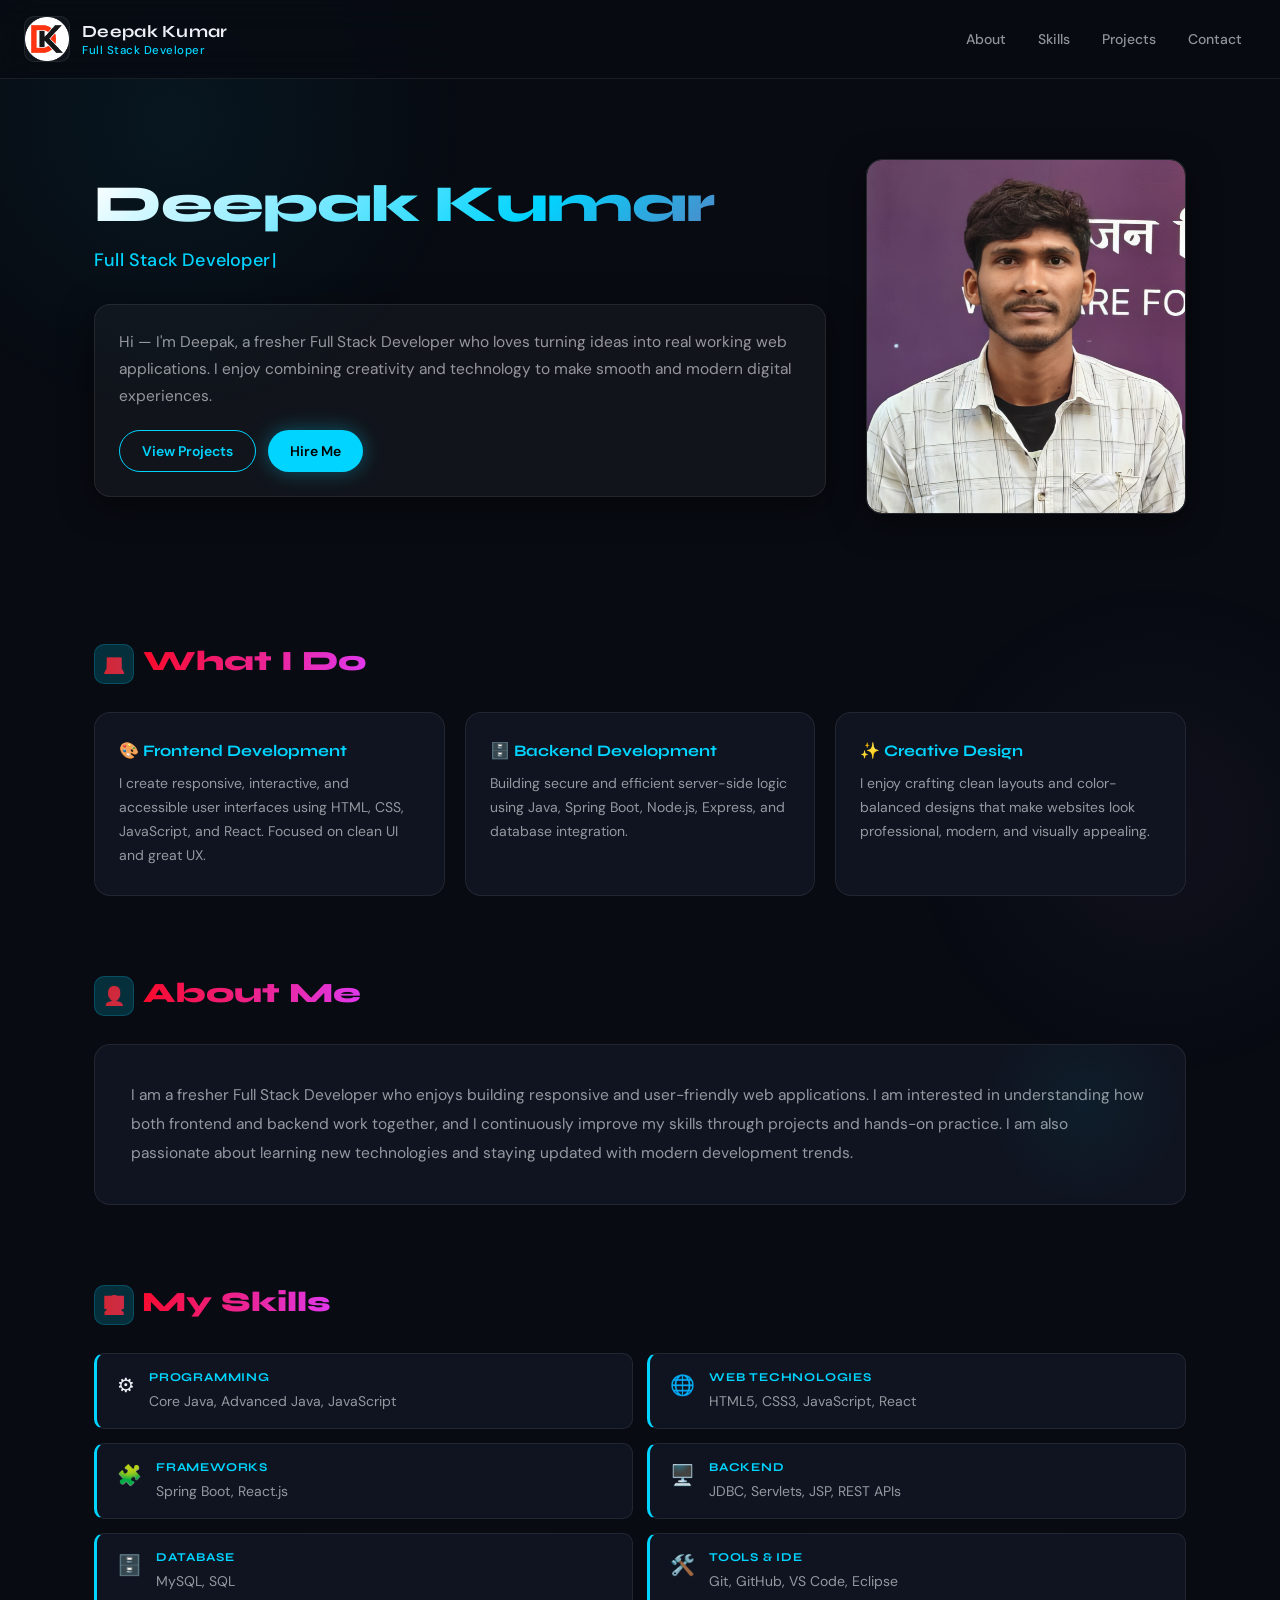
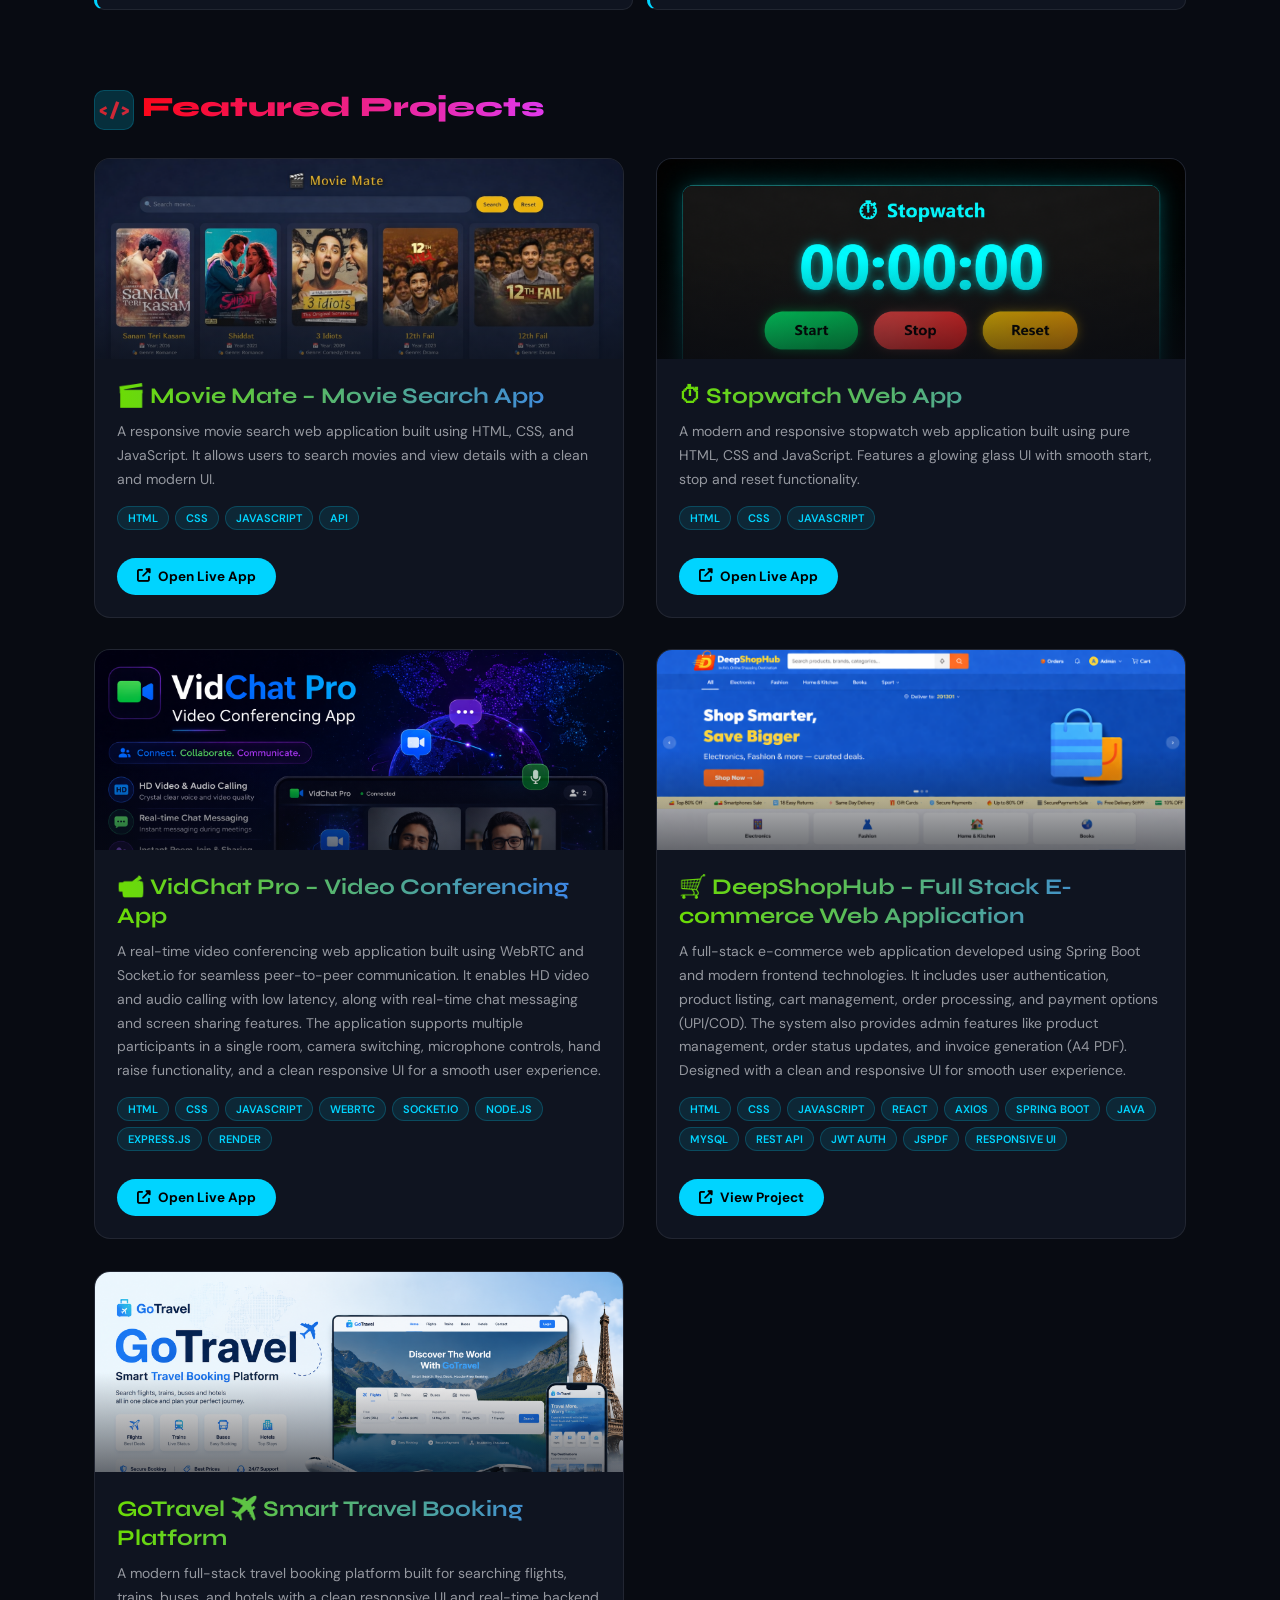
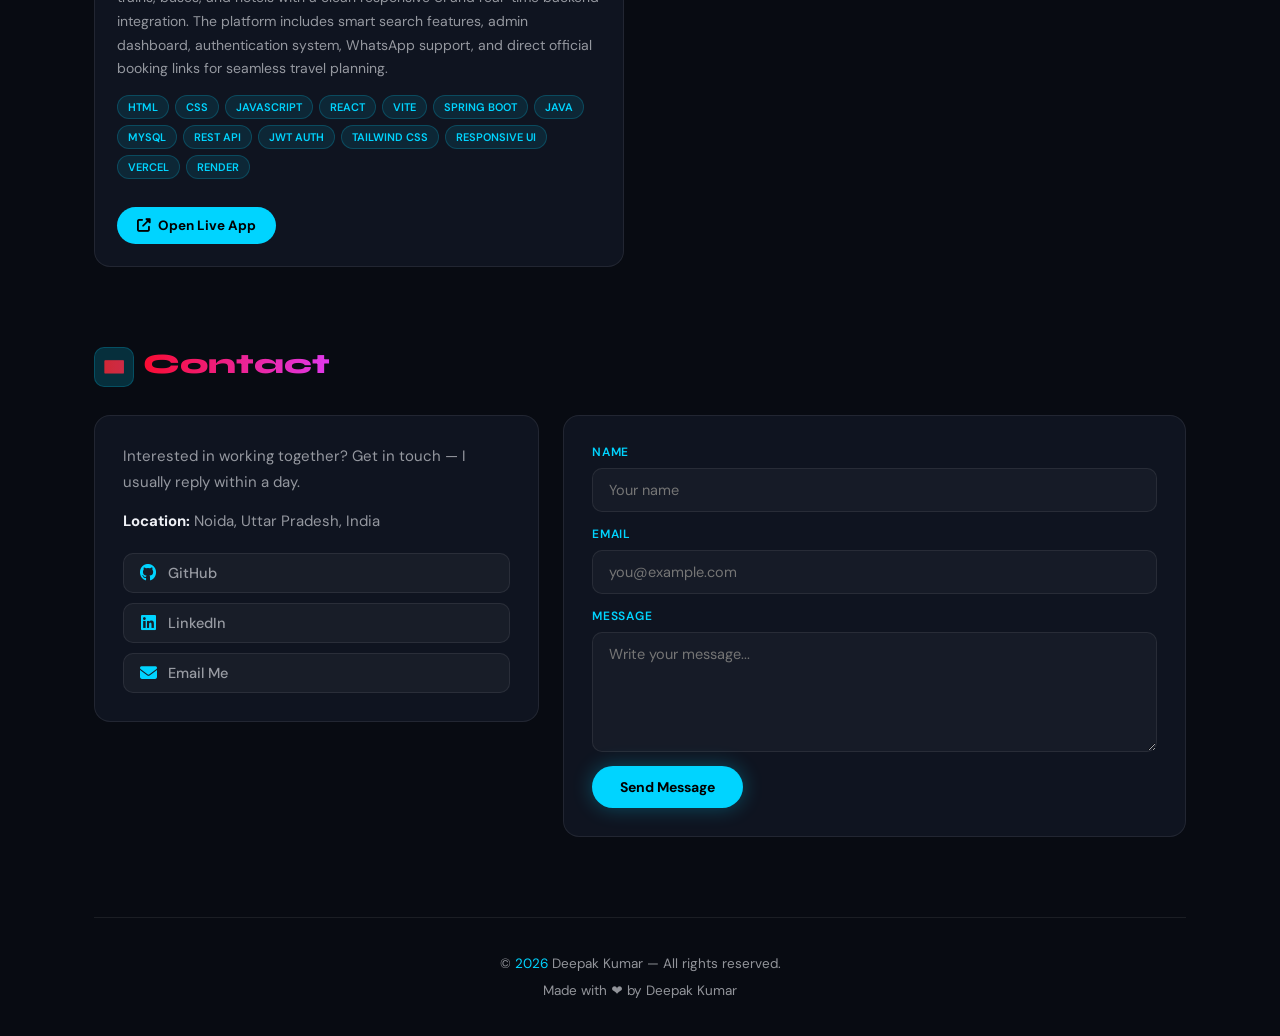
==== index.html @ 07f92b90 "Added GoTravel project to portfolio" ====
<!doctype html>
<html lang="en">
  <head>
    <meta charset="utf-8" />
    <meta name="viewport" content="width=device-width, initial-scale=1.0" />
    <title>Deepak Kumar – Portfolio | Java Full Stack Developer</title>
    <meta name="author" content="Deepak Kumar" />
    <meta
      name="keywords"
      content="Deepak Kumar Portfolio, Java Full Stack Developer, Deepak Kumar GitHub, Stopwatch Web App, Movie Mate Website"
    />
    <meta
      name="description"
      content="Official portfolio of Deepak Kumar, Java Full Stack Developer. Explore projects, skills, resume and contact details."
    />

    <script type="application/ld+json">
      {
        "@context": "https://schema.org",
        "@type": "Person",
        "name": "Deepak Kumar",
        "alternateName": "Deepak Kumar Portfolio",
        "url": "https://deepakbharti76.github.io/portfolio-website/",
        "image": "https://deepakbharti76.github.io/portfolio-website/Assets/Profile.jpg.jpeg",
        "jobTitle": "Java Full Stack Developer",
        "sameAs": [
          "https://github.com/Deepakbharti76",
          "https://www.linkedin.com/in/deepak-kumar76"
        ]
      }
    </script>

    <meta property="og:type" content="profile" />
    <meta
      property="og:title"
      content="Deepak Kumar – Portfolio | Java Full Stack Developer"
    />
    <meta
      property="og:image"
      content="https://deepakbharti76.github.io/portfolio-website/Assets/Profile.jpg.jpeg"
    />

    <link rel="stylesheet" href="style.css" />
    <link
      rel="stylesheet"
      href="https://cdnjs.cloudflare.com/ajax/libs/font-awesome/6.5.0/css/all.min.css"
    />
  </head>
  <body>
    <!-- Loader -->
    <div id="loader">
      <h1 class="loader-text">Deepak</h1>
      <div class="line"></div>
      <p>LOADING PORTFOLIO</p>
    </div>

    <!-- Header -->
    <header>
      <div class="brand">
        <div class="logo">
          <img src="./Assets/DK Logo.png" alt="DK Logo" />
        </div>
        <div>
          <div class="brand-name">Deepak Kumar</div>
          <div class="brand-role">Full Stack Developer</div>
        </div>
      </div>

      <nav>
        <a href="#about">About</a>
        <a href="#skills">Skills</a>
        <a href="#projects">Projects</a>
        <a href="#contact">Contact</a>
      </nav>
    </header>

    <div class="wrap">
      <!-- Hero -->
      <main class="hero">
        <div class="hero-left">
          <h1 class="name">Deepak Kumar</h1>
          <p class="typing" id="typing"></p>

          <div class="lead">
            <p>
              Hi — I'm Deepak, a fresher Full Stack Developer who loves turning
              ideas into real working web applications. I enjoy combining
              creativity and technology to make smooth and modern digital
              experiences.
            </p>
            <div class="cta">
              <a class="secondary" href="#projects">View Projects</a>
              <a class="primary" href="#contact">Hire Me</a>
            </div>
          </div>
        </div>

        <aside class="hero-right fade-in">
          <div class="thumb-card">
            <img
              src="./Assets/Depak profile.jpg.jpeg"
              alt="Deepak Kumar Profile"
            />
          </div>
        </aside>
      </main>

      <!-- What I Do -->
      <section id="services" class="fade-in">
        <h2 class="section-title"><span class="icon">💻</span> What I Do</h2>
        <div class="services">
          <div class="service-card">
            <h3>🎨 Frontend Development</h3>
            <p>
              I create responsive, interactive, and accessible user interfaces
              using HTML, CSS, JavaScript, and React. Focused on clean UI and
              great UX.
            </p>
          </div>
          <div class="service-card">
            <h3>🗄️ Backend Development</h3>
            <p>
              Building secure and efficient server-side logic using Java, Spring
              Boot, Node.js, Express, and database integration.
            </p>
          </div>
          <div class="service-card">
            <h3>✨ Creative Design</h3>
            <p>
              I enjoy crafting clean layouts and color-balanced designs that
              make websites look professional, modern, and visually appealing.
            </p>
          </div>
        </div>
      </section>

      <!-- About -->
      <section id="about" class="fade-in">
        <h2 class="section-title"><span class="icon">👤</span> About Me</h2>
        <div class="about-section">
          <p class="about-text">
            I am a fresher Full Stack Developer who enjoys building responsive
            and user-friendly web applications. I am interested in understanding
            how both frontend and backend work together, and I continuously
            improve my skills through projects and hands-on practice. I am also
            passionate about learning new technologies and staying updated with
            modern development trends.
          </p>
        </div>
      </section>

      <!-- Skills -->
      <section id="skills">
        <h2 class="skills-title">
          <span class="skills-icon">👨‍💻</span>My Skills
        </h2>
        <div class="skills-grid">
          <div class="skill-block">
            <div class="skill-block-icon">⚙️</div>
            <div>
              <h4>Programming</h4>
              <p>Core Java, Advanced Java, JavaScript</p>
            </div>
          </div>
          <div class="skill-block">
            <div class="skill-block-icon">🌐</div>
            <div>
              <h4>Web Technologies</h4>
              <p>HTML5, CSS3, JavaScript, React</p>
            </div>
          </div>
          <div class="skill-block">
            <div class="skill-block-icon">🧩</div>
            <div>
              <h4>Frameworks</h4>
              <p>Spring Boot, React.js</p>
            </div>
          </div>
          <div class="skill-block">
            <div class="skill-block-icon">🖥️</div>
            <div>
              <h4>Backend</h4>
              <p>JDBC, Servlets, JSP, REST APIs</p>
            </div>
          </div>
          <div class="skill-block">
            <div class="skill-block-icon">🗄️</div>
            <div>
              <h4>Database</h4>
              <p>MySQL, SQL</p>
            </div>
          </div>
          <div class="skill-block">
            <div class="skill-block-icon">🛠️</div>
            <div>
              <h4>Tools & IDE</h4>
              <p>Git, GitHub, VS Code, Eclipse</p>
            </div>
          </div>
        </div>
      </section>

      <!-- Project 1 -->
      <section id="projects" class="fade-in">
        <h2 class="projects-title">
          <span class="code-icon">&lt;/&gt;</span>Featured Projects
        </h2>
        <div class="grid">
          <div class="project">
            <div class="project-img-wrap">
              <img src="./Assets/Movie mate.jpg.png" alt="Movie Mate Web App" />
              <div class="project-img-overlay"></div>
            </div>
            <div class="project-body">
              <h3>🎬 Movie Mate – Movie Search App</h3>
              <p>
                A responsive movie search web application built using HTML, CSS,
                and JavaScript. It allows users to search movies and view
                details with a clean and modern UI.
              </p>
              <div class="project-tags">
                <span class="project-tag">HTML</span>
                <span class="project-tag">CSS</span>
                <span class="project-tag">JavaScript</span>
                <span class="project-tag">API</span>
              </div>
              <a
                href="https://deepakbharti76.github.io/Movie-Mate/"
                target="_blank"
                class="project-btn"
              >
                <i class="fas fa-external-link-alt"></i> Open Live App
              </a>
            </div>
          </div>

          <!-- Project 2 -->
          <div class="project">
            <div class="project-img-wrap">
              <img src="./Assets/stopwatch.png" alt="Stopwatch Web App" />
              <div class="project-img-overlay"></div>
            </div>
            <div class="project-body">
              <h3>⏱ Stopwatch Web App</h3>
              <p>
                A modern and responsive stopwatch web application built using
                pure HTML, CSS and JavaScript. Features a glowing glass UI with
                smooth start, stop and reset functionality.
              </p>
              <div class="project-tags">
                <span class="project-tag">HTML</span>
                <span class="project-tag">CSS</span>
                <span class="project-tag">JavaScript</span>
              </div>
              <a
                href="https://deepakbharti76.github.io/stopwatch/"
                target="_blank"
                class="project-btn"
              >
                <i class="fas fa-external-link-alt"></i> Open Live App
              </a>
            </div>
          </div>

          <!-- Project 3 -->
          <div class="project">
            <div class="project-img-wrap">
              <img
                src="./Assets/VidChat Pro – Video Conferencing App 1200 × 600.png"
                alt="VidChat Pro"
              />
              <div class="project-img-overlay"></div>
            </div>

            <div class="project-body">
              <h3>📹 VidChat Pro – Video Conferencing App</h3>

              <p>
                A real-time video conferencing web application built using
                WebRTC and Socket.io for seamless peer-to-peer communication. It
                enables HD video and audio calling with low latency, along with
                real-time chat messaging and screen sharing features. The
                application supports multiple participants in a single room,
                camera switching, microphone controls, hand raise functionality,
                and a clean responsive UI for a smooth user experience.
              </p>

              <div class="project-tags">
                <span class="project-tag">HTML</span>
                <span class="project-tag">CSS</span>
                <span class="project-tag">JavaScript</span>
                <span class="project-tag">WebRTC</span>
                <span class="project-tag">Socket.io</span>
                <span class="project-tag">Node.js</span>
                <span class="project-tag">Express.js</span>
                <span class="project-tag">Render</span>
              </div>

              <a
                href="https://video-conferencing-app-qklj.onrender.com/"
                target="_blank"
                class="project-btn"
              >
                <i class="fas fa-external-link-alt"></i> Open Live App
              </a>
            </div>
          </div>

          <!-- Project 4 -->
          <div class="project">
            <div class="project-img-wrap">
              <img src="./Assets/DeepShopHub-IMG.png" alt="DeepShopHub" />
              <div class="project-img-overlay"></div>
            </div>

            <div class="project-body">
              <h3>🛒 DeepShopHub – Full Stack E-commerce Web Application</h3>

              <p>
                A full-stack e-commerce web application developed using Spring
                Boot and modern frontend technologies. It includes user
                authentication, product listing, cart management, order
                processing, and payment options (UPI/COD). The system also
                provides admin features like product management, order status
                updates, and invoice generation (A4 PDF). Designed with a clean
                and responsive UI for smooth user experience.
              </p>

              <div class="project-tags">
                <span class="project-tag">HTML</span>
                <span class="project-tag">CSS</span>
                <span class="project-tag">JavaScript</span>
                <span class="project-tag">React</span>
                <span class="project-tag">Axios</span>
                <!-- <span class="project-tag">Zustand</span> -->
                <span class="project-tag">Spring Boot</span>
                <span class="project-tag">Java</span>
                <span class="project-tag">MySQL</span>
                <span class="project-tag">REST API</span>
                <span class="project-tag">JWT Auth</span>
                <span class="project-tag">jsPDF</span>
                <span class="project-tag">Responsive UI</span>
              </div>

              <a
                href="https://github.com/Deepakbharti76/deepshophub.git"
                target="_blank"
                class="project-btn"
              >
                <i class="fas fa-external-link-alt"></i> View Project
              </a>
            </div>
          </div>

          <!-- Project 5 -->
          <div class="project">
            <div class="project-img-wrap">
              <img src="./Assets/GoTravel ✈️ IMG.png" alt="GoTravel" />
              <div class="project-img-overlay"></div>
            </div>

            <div class="project-body">
              <h3>GoTravel ✈️ Smart Travel Booking Platform</h3>

              <p>
                A modern full-stack travel booking platform built for searching
                flights, trains, buses, and hotels with a clean responsive UI
                and real-time backend integration. The platform includes smart
                search features, admin dashboard, authentication system,
                WhatsApp support, and direct official booking links for seamless
                travel planning.
              </p>

              <div class="project-tags">
                <span class="project-tag">HTML</span>
                <span class="project-tag">CSS</span>
                <span class="project-tag">JavaScript</span>
                <span class="project-tag">React</span>
                <span class="project-tag">Vite</span>
                <span class="project-tag">Spring Boot</span>
                <span class="project-tag">Java</span>
                <span class="project-tag">MySQL</span>
                <span class="project-tag">REST API</span>
                <span class="project-tag">JWT Auth</span>
                <span class="project-tag">Tailwind CSS</span>
                <span class="project-tag">Responsive UI</span>
                <span class="project-tag">Vercel</span>
                <span class="project-tag">Render</span>
              </div>
              <a
                href="https://gotravel-website.vercel.app/"
                target="_blank"
                class="project-btn"
              >
                <i class="fas fa-external-link-alt"></i> Open Live App
              </a>
            </div>
          </div>
        </div>
      </section>

      <!-- Contact -->
      <section id="contact" class="fade-in">
        <h2 class="section-title"><span class="icon">✉️</span> Contact</h2>
        <div class="contact-grid">
          <div class="contact-card">
            <p>
              Interested in working together? Get in touch — I usually reply
              within a day.
            </p>
            <p><strong>Location:</strong> Noida, Uttar Pradesh, India</p>

            <div class="socials">
              <a href="https://github.com/Deepakbharti76" target="_blank">
                <i class="fab fa-github"></i> GitHub
              </a>
              <a
                href="https://www.linkedin.com/in/deepak-kumar76"
                target="_blank"
              >
                <i class="fab fa-linkedin"></i> LinkedIn
              </a>
              <a href="mailto:kumardeepak7276884@gmail.com">
                <i class="fas fa-envelope"></i> Email Me
              </a>
            </div>
          </div>

          <div class="contact-card">
            <form id="contactForm">
              <label for="name">Name</label>
              <input id="name" type="text" placeholder="Your name" required />

              <label for="email">Email</label>
              <input
                id="email"
                type="email"
                placeholder="you@example.com"
                required
              />

              <label for="message">Message</label>
              <textarea
                id="message"
                placeholder="Write your message..."
                required
              ></textarea>

              <button type="submit" class="primary">Send Message</button>
            </form>
          </div>
        </div>
      </section>

      <footer>
        © <span id="year" class="accent"></span> Deepak Kumar — All rights
        reserved.<br />
        Made with ❤️ by Deepak Kumar
      </footer>
    </div>

    <script src="script.js"></script>
  </body>
</html>
---- style.css ----
@import url("https://fonts.googleapis.com/css2?family=Syne:wght@400;500;600;700;800&family=DM+Sans:ital,opsz,wght@0,9..40,300;0,9..40,400;0,9..40,500;1,9..40,300&display=swap");

:root {
  --bg: #080b12;
  --surface: #0f1420;
  --surface2: #151b28;
  --text: #eef0f5;
  --muted: rgba(238, 240, 245, 0.6);
  --accent: #00d4ff;
  --accent-glow: rgba(0, 212, 255, 0.18);
  --border: rgba(255, 255, 255, 0.08);
  --card: rgba(255, 255, 255, 0.04);
  --radius: 16px;
  --radius-sm: 10px;
  --shadow: 0 8px 32px rgba(0, 0, 0, 0.5);
}

* {
  box-sizing: border-box;
  margin: 0;
  padding: 0;
}
html {
  scroll-behavior: smooth;
}
body {
  font-family: "DM Sans", system-ui, sans-serif;
  background: var(--bg);
  color: var(--text);
  -webkit-font-smoothing: antialiased;
  -webkit-tap-highlight-color: transparent;
  overflow-x: hidden;
}

body::before {
  content: "";
  position: fixed;
  top: -20%;
  left: -10%;
  width: 600px;
  height: 600px;
  background: radial-gradient(
    circle,
    rgba(0, 212, 255, 0.06) 0%,
    transparent 70%
  );
  pointer-events: none;
  z-index: 0;
}

body::after {
  content: "";
  position: fixed;
  bottom: -20%;
  right: -10%;
  width: 500px;
  height: 500px;
  background: radial-gradient(
    circle,
    rgba(123, 94, 167, 0.07) 0%,
    transparent 70%
  );
  pointer-events: none;
  z-index: 0;
}

.wrap {
  max-width: 1140px;
  margin: 0 auto;
  padding: 0 24px;
  position: relative;
  z-index: 1;
}

/* LOADER */
#loader {
  position: fixed;
  top: 0;
  left: 0;
  width: 100%;
  height: 100vh;
  background: #020617;
  display: flex;
  flex-direction: column;
  justify-content: center;
  align-items: center;
  z-index: 9999;
  transition: opacity 0.5s ease; /* 🔥 important */
}
.spinner {
  width: 44px;
  height: 44px;
  border: 3px solid rgba(0, 212, 255, 0.15);
  border-top-color: var(--accent);
  border-radius: 50%;
  animation: spin 0.9s linear infinite;
}
@keyframes spin {
  to {
    transform: rotate(360deg);
  }
}
.loader-text {
  font-family: "Syne", sans-serif;
  font-size: 60px; /* 🔥 bada karo */
  font-weight: 700;
  background: linear-gradient(to right, #d4d47c, #00ffff);
  -webkit-background-clip: text;
  -webkit-text-fill-color: transparent;
  letter-spacing: 2px;
}

/* HEADER */
header {
  display: flex;
  justify-content: space-between;
  align-items: center;
  padding: 16px 24px;
  position: sticky;
  top: 0;
  z-index: 999;
  background: rgba(8, 11, 18, 0.85);
  backdrop-filter: blur(20px);
  -webkit-backdrop-filter: blur(20px);
  border-bottom: 1px solid var(--border);
}

.brand {
  display: flex;
  align-items: center;
  gap: 12px;
}
.logo {
  width: 46px;
  height: 46px;
  border-radius: 10px;
  overflow: hidden;
  background: var(--card);
  border: 1px solid var(--border);
  display: flex;
  align-items: center;
  justify-content: center;
  flex-shrink: 0;
}
.logo img {
  width: 100%;
  height: 100%;
  object-fit: cover;
}
.brand-name {
  font-family: "Syne", sans-serif;
  font-weight: 700;
  font-size: 17px;
  color: var(--text);
  letter-spacing: 0.3px;
}
.brand-role {
  font-size: 11.5px;
  color: var(--accent);
  font-weight: 500;
  letter-spacing: 0.5px;
  margin-top: 1px;
}

nav {
  display: flex;
  gap: 4px;
  align-items: center;
}
nav a {
  color: var(--muted);
  padding: 8px 14px;
  border-radius: var(--radius-sm);
  text-decoration: none;
  font-size: 14px;
  font-weight: 500;
  transition: all 0.25s ease;
  position: relative;
}
nav a:hover {
  color: var(--text);
  background: rgba(0, 212, 255, 0.1);
}
nav a::after {
  content: "";
  position: absolute;
  bottom: 5px;
  left: 50%;
  transform: translateX(-50%);
  width: 0;
  height: 2px;
  background: var(--accent);
  border-radius: 2px;
  transition: width 0.3s ease;
}
nav a:hover::after {
  width: 55%;
}

/* HERO */
.hero {
  display: flex;
  align-items: center;
  gap: 40px;
  padding: 80px 0 70px;
}
.hero-left {
  flex: 1;
  min-width: 0;
}

.name {
  font-family: "Syne", sans-serif;
  font-size: 52px;
  font-weight: 800;
  line-height: 1.1;
  letter-spacing: -1px;
  background: linear-gradient(
    135deg,
    #ffffff 0%,
    var(--accent) 60%,
    #7b5ea7 100%
  );
  -webkit-background-clip: text;
  -webkit-text-fill-color: transparent;
  background-clip: text;
  margin-bottom: 14px;
}

.typing {
  font-size: 18px;
  color: var(--accent);
  font-weight: 500;
  margin-bottom: 28px;
  min-height: 28px;
  letter-spacing: 0.2px;
}

.typing::after {
  content: "|";
  animation: blink 0.8s step-end infinite;
  color: var(--accent);
  margin-left: 2px;
}
@keyframes blink {
  0%,
  100% {
    opacity: 1;
  }
  50% {
    opacity: 0;
  }
}

.lead {
  background: var(--card);
  border: 1px solid var(--border);
  border-radius: var(--radius);
  padding: 24px;
  box-shadow: var(--shadow);
}
.lead p {
  color: var(--muted);
  line-height: 1.75;
  font-size: 15.5px;
}
.cta {
  margin-top: 20px;
  display: flex;
  gap: 12px;
}

.primary,
.secondary {
  padding: 11px 22px;
  border-radius: 999px;
  font-size: 14px;
  font-weight: 600;
  cursor: pointer;
  text-decoration: none;
  border: none;
  transition: all 0.25s ease;
  display: inline-flex;
  align-items: center;
  gap: 6px;
  font-family: "DM Sans", sans-serif;
}
.primary {
  background: var(--accent);
  color: #000;
  box-shadow: 0 0 20px rgba(0, 212, 255, 0.35);
}
.primary:hover {
  background: #33deff;
  box-shadow: 0 0 28px rgba(0, 212, 255, 0.55);
  transform: translateY(-2px);
}
.secondary {
  background: transparent;
  border: 1.5px solid var(--accent);
  color: var(--accent);
}
.secondary:hover {
  background: rgba(0, 212, 255, 0.12);
  transform: translateY(-2px);
}

.hero {
  display: flex;
  justify-content: space-between;
  align-items: center;
  gap: 40px;
}

/* Mobile */
@media (max-width: 768px) {
  .hero {
    flex-direction: column; /* 🔥 niche aayega */
    text-align: center;
  }

  .hero-right {
    margin-top: 20px;
  }

  .thumb-card {
    max-width: 250px; /* image size control */
    margin: auto;
  }
}

/* PROFILE CARD */
.hero-right {
  flex-shrink: 0;
}
.thumb-card {
  background: var(--card);
  border: 1px solid var(--border);
  border-radius: var(--radius);
  overflow: hidden;
  width: 320px;
  box-shadow: var(--shadow);
  animation: float 6s ease-in-out infinite;
  transition: box-shadow 0.3s ease;
}
.thumb-card:hover {
  box-shadow:
    0 0 40px rgba(0, 212, 255, 0.2),
    var(--shadow);
}
@keyframes float {
  0%,
  100% {
    transform: translateY(0);
  }
  50% {
    transform: translateY(-12px);
  }
}
.thumb-card img {
  width: 100%;
  height: auto; /* 🔥 sabse important */
  border-radius: 15px;
  display: block;
}

.thumb-card {
  max-width: 400px;
  margin: auto;
}

.thumb-meta {
  padding: 16px;
  border-top: 1px solid var(--border);
}
.thumb-meta strong {
  font-family: "Syne", sans-serif;
  font-size: 15px;
  color: var(--accent);
  display: block;
  margin-bottom: 8px;
}
.thumb-meta p {
  font-size: 13.5px;
  color: var(--muted);
  line-height: 1.65;
}

/* SECTIONS */
section {
  margin-bottom: 80px;
  scroll-margin-top: 90px;
}
.section-title,
.skills-title,
.projects-title {
  font-family: "Syne", sans-serif;
  font-size: 28px;
  font-weight: 700;
  color: var(--text);
  margin-bottom: 28px;
  display: flex;
  align-items: center;
  gap: 10px;
}
.section-title .icon,
.skills-icon,
.code-icon {
  display: inline-flex;
  align-items: center;
  justify-content: center;
  width: 40px;
  height: 40px;
  background: var(--accent-glow);
  border: 1px solid rgba(0, 212, 255, 0.2);
  border-radius: 10px;
  font-size: 18px;
}

/* WHAT I DO */
#services {
  padding-top: 60px;
}
.services {
  display: grid;
  grid-template-columns: repeat(3, 1fr);
  gap: 20px;
}
.service-card {
  background: var(--surface);
  border: 1px solid var(--border);
  border-radius: var(--radius);
  padding: 28px 24px;
  transition: all 0.3s ease;
  position: relative;
  overflow: hidden;
}
.service-card::before {
  content: "";
  position: absolute;
  top: 0;
  left: 0;
  right: 0;
  height: 2px;
  background: linear-gradient(90deg, transparent, var(--accent), transparent);
  opacity: 0;
  transition: opacity 0.3s ease;
}
.service-card:hover::before {
  opacity: 1;
}
.service-card:hover {
  transform: translateY(-6px);
  border-color: rgba(0, 212, 255, 0.25);
  box-shadow: 0 16px 40px rgba(0, 212, 255, 0.1);
}
.service-card h3 {
  font-family: "Syne", sans-serif;
  font-size: 16px;
  font-weight: 700;
  color: var(--accent);
  margin-bottom: 12px;
}
.service-card p {
  color: var(--muted);
  font-size: 14px;
  line-height: 1.7;
}

/* ABOUT */
.about-section {
  background: var(--surface);
  border: 1px solid var(--border);
  border-radius: var(--radius);
  padding: 36px;
  position: relative;
  overflow: hidden;
  transition: all 0.3s ease;
}
.about-section::after {
  content: "";
  position: absolute;
  bottom: 0;
  right: 0;
  width: 200px;
  height: 200px;
  background: radial-gradient(
    circle,
    rgba(0, 212, 255, 0.05) 0%,
    transparent 70%
  );
  pointer-events: none;
}
.about-section:hover {
  border-color: rgba(0, 212, 255, 0.2);
  box-shadow: 0 12px 40px rgba(0, 212, 255, 0.08);
  transform: translateY(-3px);
}
.about-text {
  color: var(--muted);
  line-height: 1.85;
  font-size: 15.5px;
}

/* SKILLS */
.skills-grid {
  display: grid;
  grid-template-columns: repeat(2, 1fr);
  gap: 14px;
}
.skill-block {
  background: var(--surface);
  border: 1px solid var(--border);
  border-left: 3px solid var(--accent);
  padding: 16px 20px;
  border-radius: var(--radius-sm);
  transition: all 0.25s ease;
  display: flex;
  align-items: flex-start;
  gap: 14px;
}
.skill-block:hover {
  background: rgba(0, 212, 255, 0.05);
  border-color: rgba(0, 212, 255, 0.3);
  transform: translateX(5px);
}
.skill-block-icon {
  font-size: 20px;
  flex-shrink: 0;
  margin-top: 2px;
}
.skill-block h4 {
  font-family: "Syne", sans-serif;
  font-size: 12px;
  font-weight: 700;
  color: var(--accent);
  text-transform: uppercase;
  letter-spacing: 0.8px;
  margin-bottom: 6px;
}
.skill-block p {
  color: var(--muted);
  font-size: 14px;
  line-height: 1.6;
}

/* ===== PROJECTS SECTION ===== */

.grid {
  display: grid;
  grid-template-columns: repeat(2, 1fr);
  gap: 24px;
}

/* CARD */
.project {
  background: var(--surface);
  border: 1px solid var(--border);
  border-radius: var(--radius);
  overflow: hidden;
  transition: all 0.3s ease;
  display: flex;
  flex-direction: column;
  height: 100%;
  will-change: transform;
}

.project:hover {
  border-color: rgba(0, 212, 255, 0.3);
  box-shadow: 0 20px 50px rgba(0, 212, 255, 0.15);
  transform: translateY(-8px) scale(1.01);
}

/* IMAGE */
.project-img-wrap {
  width: 100%;
  height: 200px;
  overflow: hidden;
  position: relative;
  background: var(--surface2);
}

.project-img-wrap img {
  width: 100%;
  height: 100%;
  object-fit: cover;
  object-position: top;
  display: block;
  transition: transform 0.4s ease;
}

.project:hover .project-img-wrap img {
  transform: scale(1.05);
}

.project-img-overlay {
  position: absolute;
  inset: 0;
  background: linear-gradient(
    to bottom,
    transparent 50%,
    rgba(8, 11, 18, 0.6) 100%
  );
}

/* BODY */
.project-body {
  padding: 22px;
  flex: 1;
  display: flex;
  flex-direction: column;
}

.project-body h3 {
  font-family: "Syne", sans-serif;
  font-size: 17px;
  font-weight: 700;
  color: var(--text);
  margin-bottom: 10px;
}

.project-body p {
  color: var(--muted);
  font-size: 14px;
  line-height: 1.7;
  flex: 1;
}

/* TAGS */
.project-tags {
  display: flex;
  flex-wrap: wrap;
  gap: 6px;
  margin: 14px 0;
}

.project-tag {
  font-size: 11px;
  font-weight: 600;
  padding: 4px 10px;
  border-radius: 999px;
  background: rgba(0, 212, 255, 0.1);
  border: 1px solid rgba(0, 212, 255, 0.2);
  color: var(--accent);
  text-transform: uppercase;
}

/* BUTTON */
.project-btn {
  display: inline-flex;
  align-items: center;
  gap: 7px;
  margin-top: 14px;
  padding: 10px 20px;
  background: var(--accent);
  color: #000;
  border-radius: 999px;
  font-weight: 700;
  font-size: 13.5px;
  text-decoration: none;
  transition: all 0.3s ease;
  width: fit-content;
  position: relative;
  overflow: hidden;
}

/* BUTTON HOVER EFFECT */
.project-btn::after {
  content: "";
  position: absolute;
  width: 100%;
  height: 100%;
  left: -100%;
  top: 0;
  background: rgba(255, 255, 255, 0.2);
  transition: 0.3s;
}

.project-btn:hover::after {
  left: 100%;
}

.project-btn:hover {
  background: #33deff;
  transform: translateY(-2px);
  box-shadow: 0 8px 24px rgba(0, 212, 255, 0.35);
}

/* ===== RESPONSIVE ===== */

@media (max-width: 768px) {
  .grid {
    grid-template-columns: 1fr;
  }
}

@media (min-width: 1200px) {
  .grid {
    gap: 32px;
  }
}

/* CONTACT */
.contact-grid {
  display: grid;
  grid-template-columns: 1fr 1.4fr;
  gap: 24px;
  align-items: start;
}
.contact-card {
  background: var(--surface);
  border: 1px solid var(--border);
  border-radius: var(--radius);
  padding: 28px;
  display: flex;
  flex-direction: column;
  gap: 14px;
}
.contact-card > p {
  color: var(--muted);
  font-size: 15px;
  line-height: 1.7;
}
.contact-card strong {
  color: var(--text);
}

.socials {
  display: flex;
  flex-direction: column;
  gap: 10px;
  margin-top: 4px;
}
.socials a {
  display: inline-flex;
  align-items: center;
  gap: 10px;
  color: var(--muted);
  text-decoration: none;
  font-size: 14.5px;
  font-weight: 500;
  padding: 10px 14px;
  border-radius: var(--radius-sm);
  border: 1px solid var(--border);
  transition: all 0.25s ease;
  background: var(--card);
}
.socials a i {
  font-size: 17px;
  color: var(--accent);
  width: 20px;
  text-align: center;
}
.socials a:hover {
  color: var(--text);
  border-color: rgba(0, 212, 255, 0.3);
  background: rgba(0, 212, 255, 0.07);
  transform: translateX(4px);
}

#contactForm {
  display: flex;
  flex-direction: column;
  gap: 14px;
}
#contactForm label {
  font-size: 12px;
  font-weight: 600;
  color: var(--accent);
  letter-spacing: 0.8px;
  text-transform: uppercase;
  margin-bottom: -6px;
}
#contactForm input,
#contactForm textarea {
  width: 100%;
  padding: 12px 16px;
  border-radius: var(--radius-sm);
  border: 1.5px solid var(--border);
  background: rgba(255, 255, 255, 0.03);
  color: var(--text);
  font-size: 14.5px;
  font-family: "DM Sans", sans-serif;
  outline: none;
  resize: vertical;
  transition: all 0.25s ease;
}
#contactForm input:focus,
#contactForm textarea:focus {
  border-color: var(--accent);
  background: rgba(0, 212, 255, 0.05);
  box-shadow: 0 0 0 3px rgba(0, 212, 255, 0.08);
}
#contactForm textarea {
  min-height: 120px;
}
#contactForm button {
  align-self: flex-start;
  padding: 12px 28px;
  background: var(--accent);
  color: #000;
  border: none;
  border-radius: 999px;
  font-size: 14px;
  font-weight: 700;
  cursor: pointer;
  font-family: "DM Sans", sans-serif;
  transition: all 0.25s ease;
  box-shadow: 0 0 20px rgba(0, 212, 255, 0.3);
}
#contactForm button:hover {
  background: #33deff;
  box-shadow: 0 6px 24px rgba(0, 212, 255, 0.45);
  transform: translateY(-2px);
}

/* FOOTER */
footer {
  text-align: center;
  padding: 32px 0;
  margin-top: 20px;
  border-top: 1px solid var(--border);
  color: var(--muted);
  font-size: 13.5px;
  line-height: 2;
}
footer .accent {
  color: var(--accent);
}

/* ANIMATION */
.fade-in {
  opacity: 0;
  transform: translateY(24px);
  animation: fadeUp 0.7s forwards;
}
@keyframes fadeUp {
  to {
    opacity: 1;
    transform: translateY(0);
  }
}

/* RESPONSIVE */
@media (max-width: 900px) {
  .services {
    grid-template-columns: 1fr;
  }
  .skills-grid {
    grid-template-columns: 1fr;
  }
  .contact-grid {
    grid-template-columns: 1fr;
  }
}
@media (max-width: 768px) {
  header {
    flex-direction: column;
    align-items: flex-start;
    gap: 12px;
    padding: 14px 16px;
  }
  nav {
    width: 100%;
    display: flex;
    justify-content: space-around;
    background: rgba(0, 212, 255, 0.05);
    border: 1px solid var(--border);
    padding: 8px;
    border-radius: 12px;
  }
  nav a {
    font-size: 13px;
    padding: 8px 10px;
  }
  .hero {
    flex-direction: column;
    padding: 50px 0;
    text-align: center;
  }
  .name {
    font-size: 38px;
  }
  .typing {
    font-size: 16px;
  }
  .cta {
    justify-content: center;
  }
  .thumb-card {
    width: 100%;
    max-width: 360px;
    margin: 0 auto;
  }
  .thumb-card img {
    height: 240px;
  }
  .grid {
    grid-template-columns: 1fr;
  }
  .section-title,
  .skills-title,
  .projects-title {
    font-size: 22px;
  }
  .about-section {
    padding: 24px 20px;
  }
  .wrap {
    padding: 0 16px;
  }
  section {
    margin-bottom: 56px;
  }
}
@media (max-width: 480px) {
  .name {
    font-size: 30px;
  }
  .hero {
    padding: 36px 0 40px;
  }
  #contactForm button {
    width: 100%;
    justify-content: center;
  }
}

.line {
  width: 200px;
  height: 3px;
  background: linear-gradient(to right, #d4d47c, #00ffff);
  margin: 15px 0;
  animation: loading 2s infinite;
}

@keyframes loading {
  0% {
    width: 0;
  }
  100% {
    width: 200px;
  }
}

/* Desktop */
.hero {
  display: flex;
  justify-content: space-between;
  align-items: center;
  gap: 40px;
}

/* Mobile */
@media (max-width: 768px) {
  .hero {
    flex-direction: column;
    text-align: center;
    padding: 0 12px; /* side gap control */
  }

  .hero-right {
    margin-top: 20px; /* text aur image ke beech gap */
    width: 100%;
  }

  .thumb-card {
    width: 100%;
    max-width: 100%; /* 🔥 full width */
    margin: auto;
  }

  .thumb-card img {
    width: 100%;
    height: auto; /* no crop */
    border-radius: 20px;
    display: block;
  }
}

.project-body h3 {
  font-size: 1.4rem;
  font-weight: 700;
  line-height: 1.3;
  background: linear-gradient(90deg, #7bff00da, #3b82f6, #8b5cf6, #ff000000);
  background-size: 300% auto;
  -webkit-background-clip: text;
  -webkit-text-fill-color: transparent;
  animation: glowText 6s linear infinite;
}

.section-title {
  font-weight: 800;
  background: linear-gradient(90deg, #ff0000, #ea3bf6f4, #8b5cf6, #ff4fd8);
  background-size: 300% auto;

  -webkit-background-clip: text;
  -webkit-text-fill-color: transparent;

  animation: gradientMove 6s linear infinite;

  display: inline-block;
}
.skills-title {
  font-weight: 800;

  background: linear-gradient(90deg, #ff0000, #ea3bf6f4, #8b5cf6, #ff4fd8);
  background-size: 300% auto;

  background-size: 300% auto;

  -webkit-background-clip: text;
  -webkit-text-fill-color: transparent;

  animation: gradientFlow 6s linear infinite;
  display: inline-block;
  .skills-icon {
    margin-right: 8px;
  }
}

.projects-title {
  font-weight: 800;

  background: linear-gradient(90deg, #ff0000, #ea3bf6f4, #8b5cf6, #ff4fd8);

  background-size: 300% auto;

  -webkit-background-clip: text;
  -webkit-text-fill-color: transparent;

  animation: gradientFlow 5s linear infinite;

  display: inline-block;
  .code-icon {
    margin-right: 8px;
  }
}
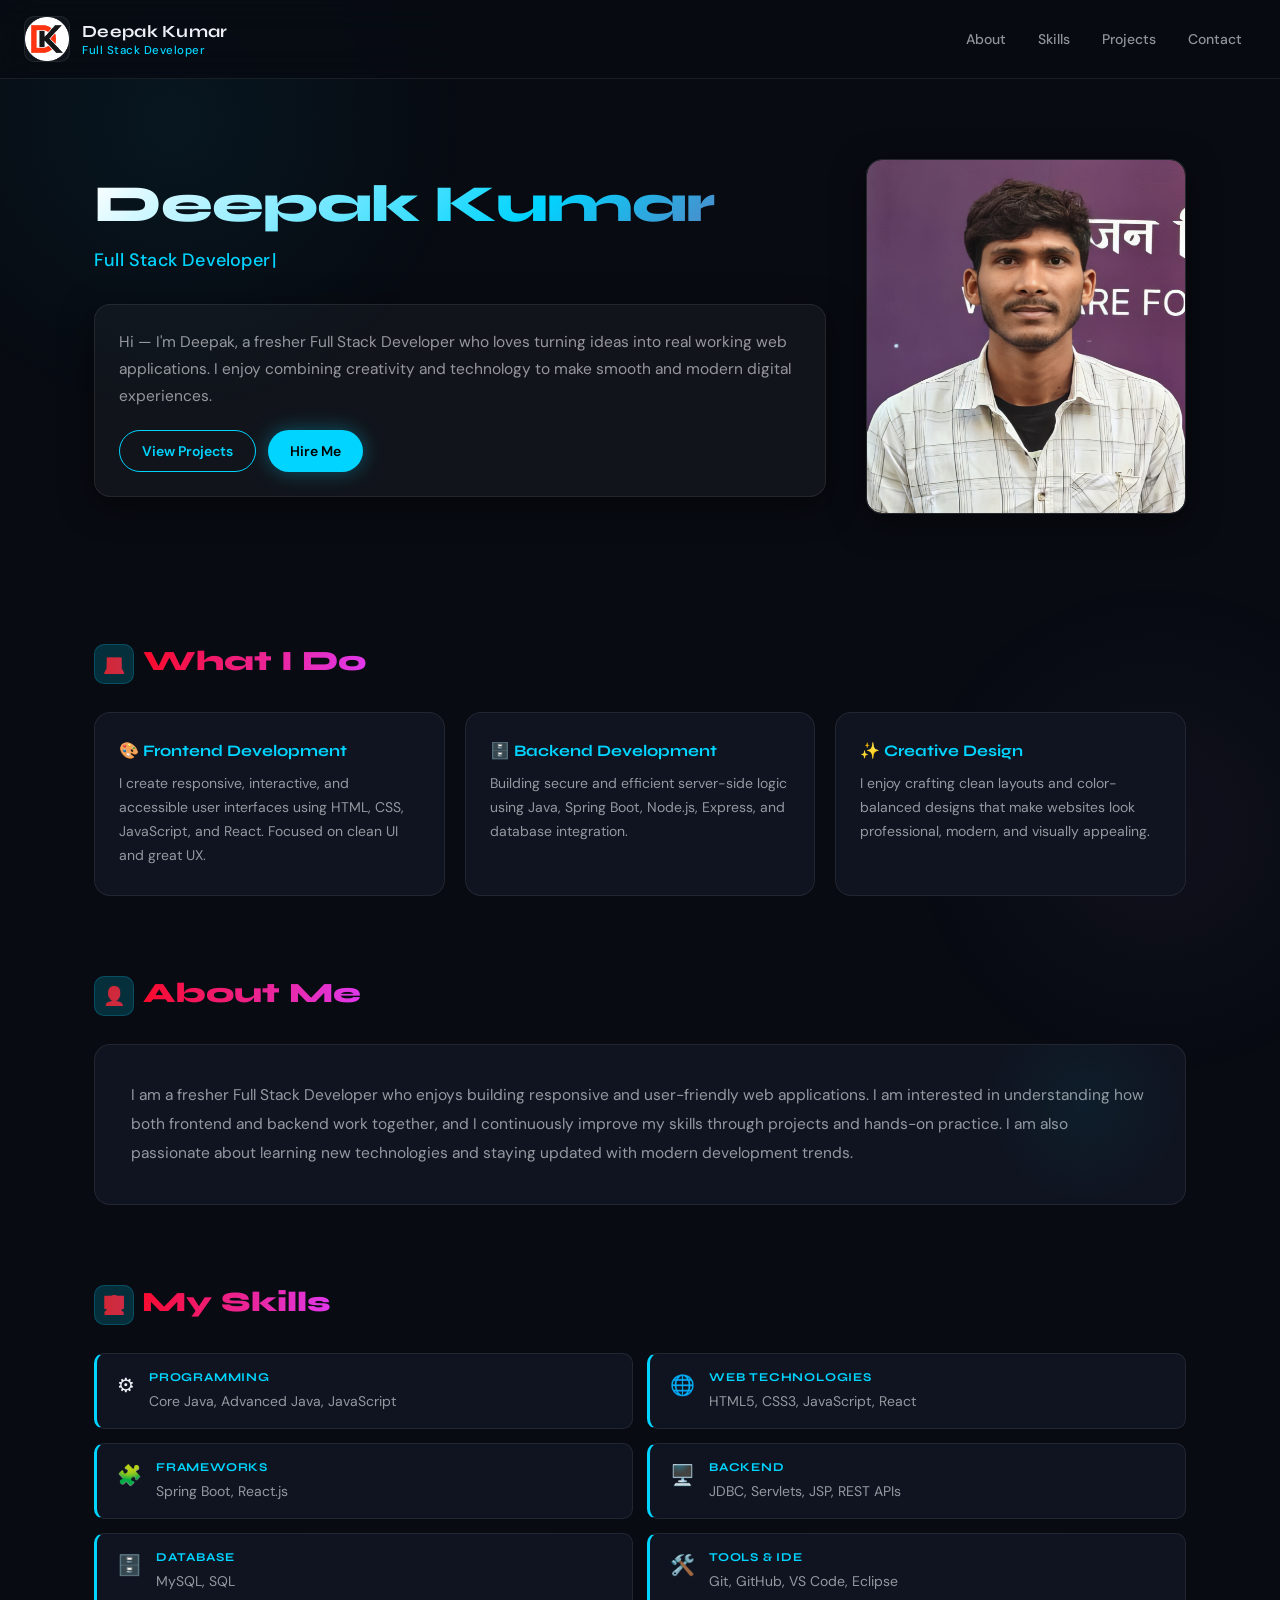
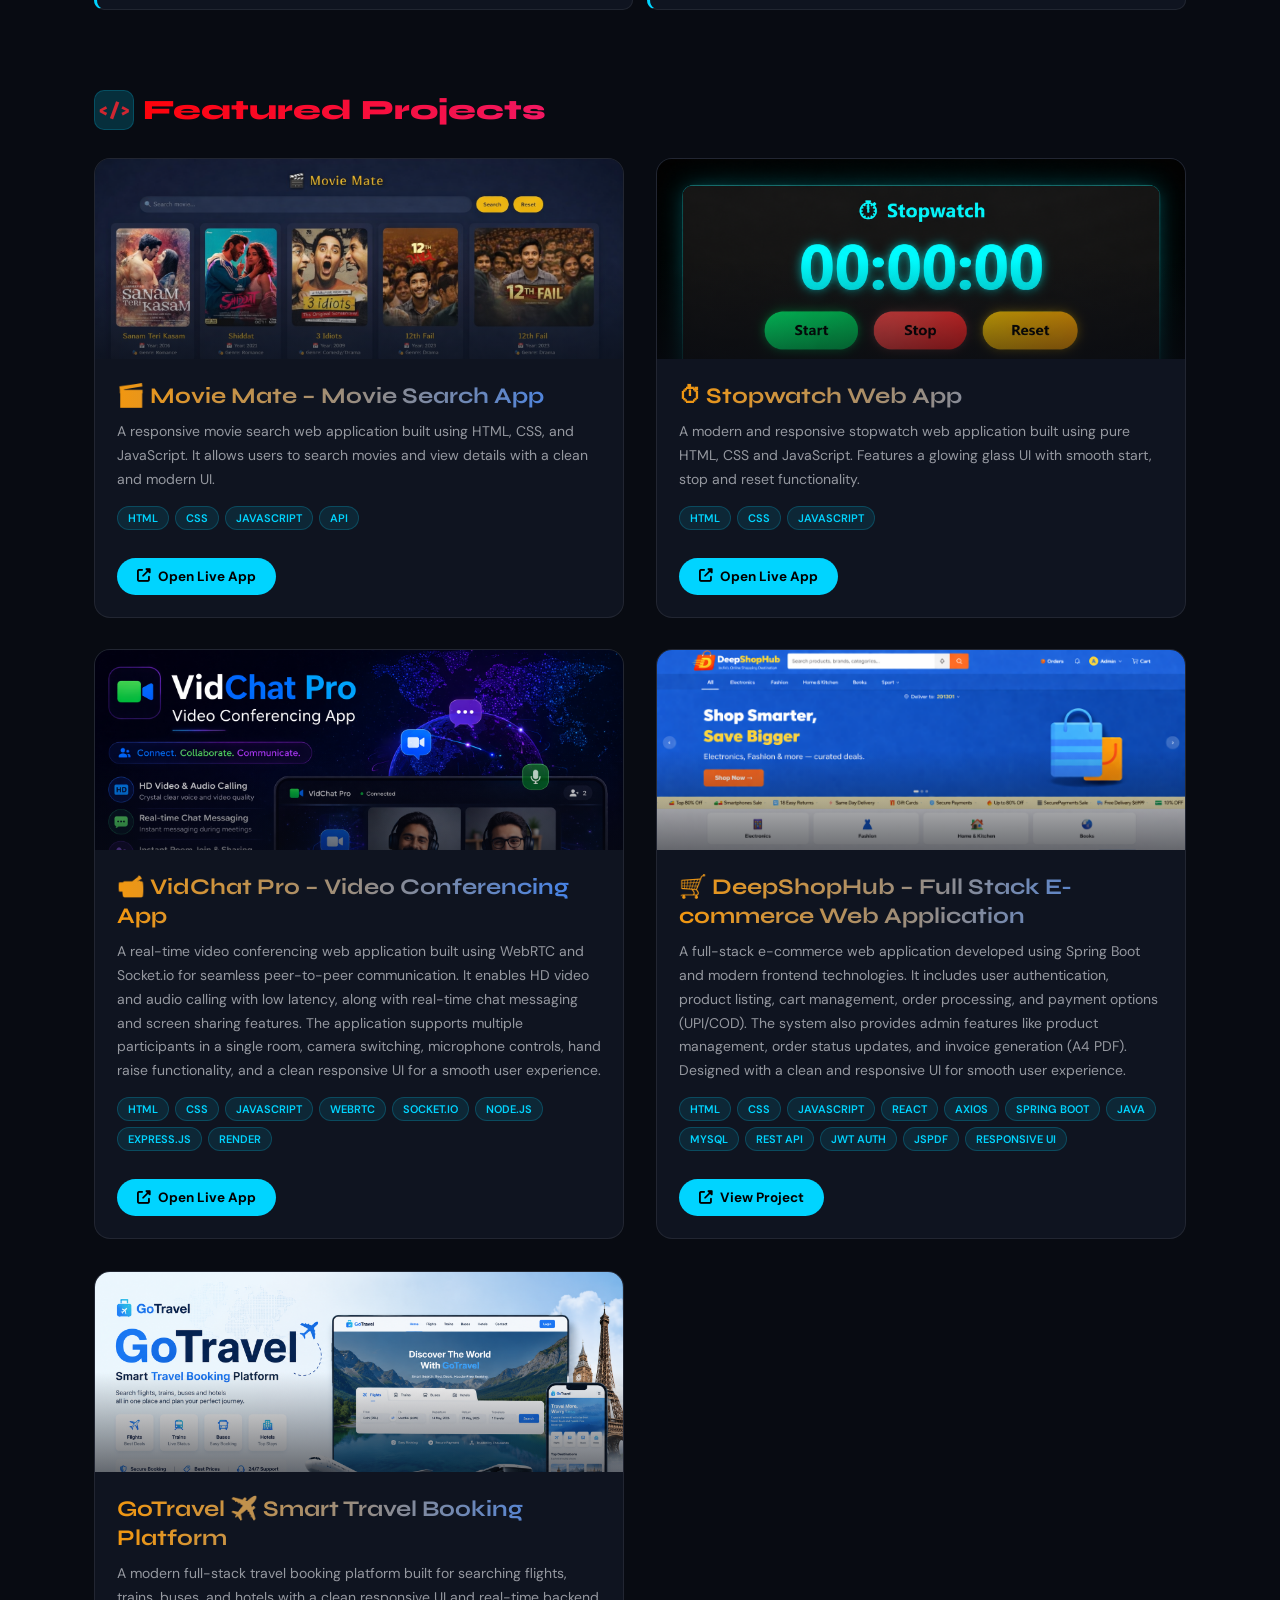
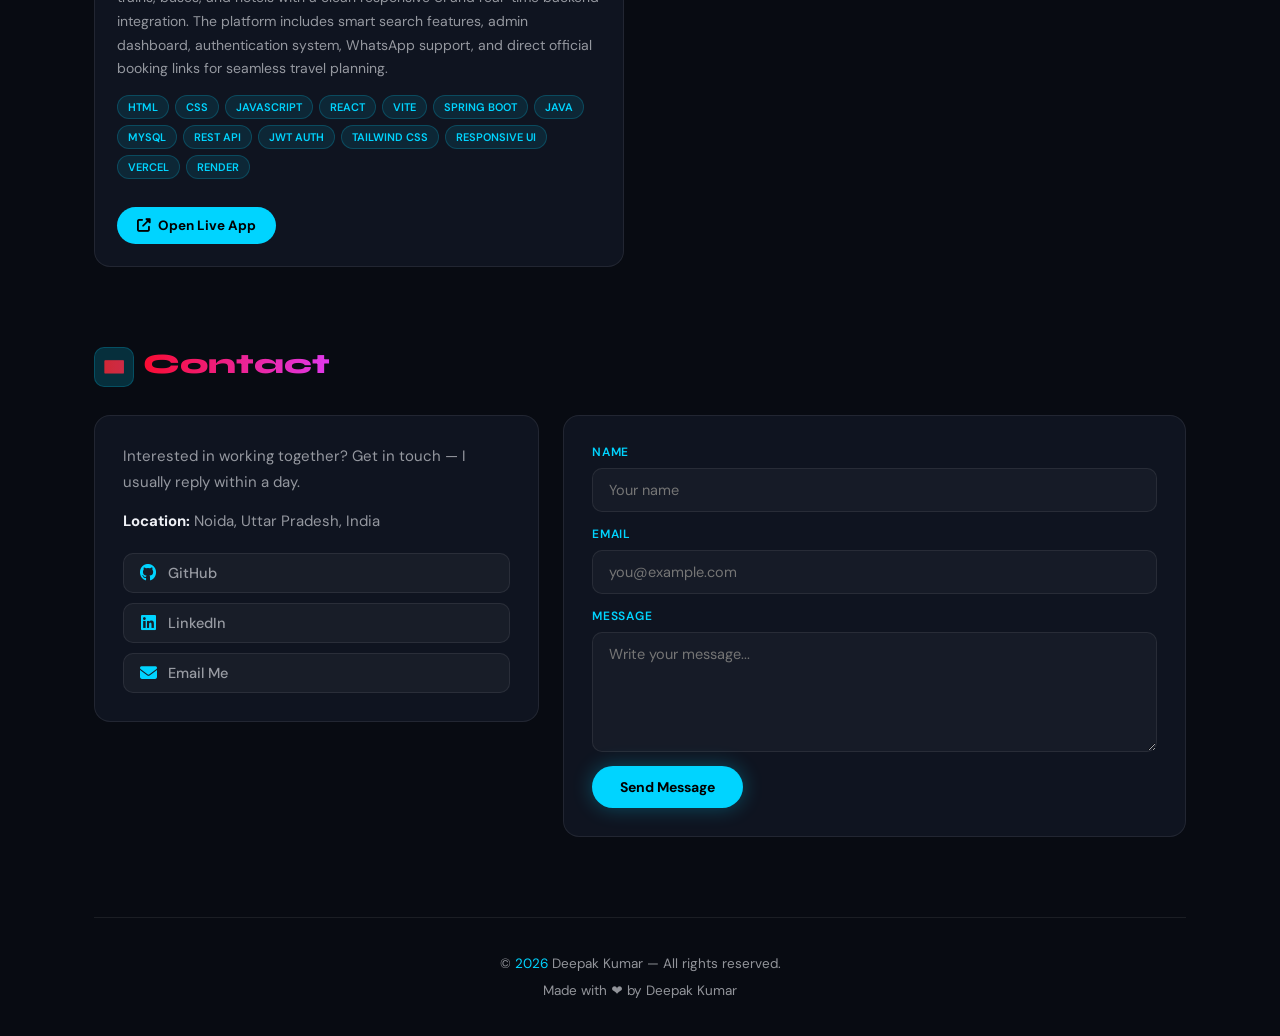
==== commit b3b241e5: "Added Google site verification meta tag" ====
--- a/index.html
+++ b/index.html
@@ -1,6 +1,10 @@
 <!doctype html>
 <html lang="en">
   <head>
+    <meta
+      name="google-site-verification"
+      content="73cDHwVQAKRtbgMwhBUFfbrZX-Gmgxi_OKo78ZiORmk"
+    />
     <meta charset="utf-8" />
     <meta name="viewport" content="width=device-width, initial-scale=1.0" />
     <title>Deepak Kumar – Portfolio | Java Full Stack Developer</title>
--- a/style.css
+++ b/style.css
@@ -982,16 +982,24 @@
   font-size: 1.4rem;
   font-weight: 700;
   line-height: 1.3;
-  background: linear-gradient(90deg, #7bff00da, #3b82f6, #8b5cf6, #ff000000);
+
+  background: linear-gradient(90deg, #f2970f, #3b82f6, #8b5cf6, #ff4fd8);
+
   background-size: 300% auto;
+
   -webkit-background-clip: text;
   -webkit-text-fill-color: transparent;
+
   animation: glowText 6s linear infinite;
 }
+
+/* ===== Section Title ===== */
 
 .section-title {
   font-weight: 800;
+
   background: linear-gradient(90deg, #ff0000, #ea3bf6f4, #8b5cf6, #ff4fd8);
+
   background-size: 300% auto;
 
   -webkit-background-clip: text;
@@ -1001,11 +1009,13 @@
 
   display: inline-block;
 }
+
+/* ===== Skills Title ===== */
+
 .skills-title {
   font-weight: 800;
 
   background: linear-gradient(90deg, #ff0000, #ea3bf6f4, #8b5cf6, #ff4fd8);
-  background-size: 300% auto;
 
   background-size: 300% auto;
 
@@ -1013,15 +1023,20 @@
   -webkit-text-fill-color: transparent;
 
   animation: gradientFlow 6s linear infinite;
+
   display: inline-block;
-  .skills-icon {
-    margin-right: 8px;
-  }
-}
+}
+
+/* ===== Projects Title ===== */
 
 .projects-title {
   font-weight: 800;
 
+  display: flex;
+  align-items: center;
+  gap: 1px;
+  flex-wrap: nowrap;
+
   background: linear-gradient(90deg, #ff0000, #ea3bf6f4, #8b5cf6, #ff4fd8);
 
   background-size: 300% auto;
@@ -1029,10 +1044,15 @@
   -webkit-background-clip: text;
   -webkit-text-fill-color: transparent;
 
-  animation: gradientFlow 5s linear infinite;
-
-  display: inline-block;
-  .code-icon {
-    margin-right: 8px;
-  }
-}
+  animation: gradientFlow 6s linear infinite;
+
+  line-height: 1;
+}
+
+/* ===== Icons ===== */
+
+.skills-icon,
+.code-icon {
+  margin-right: 8px;
+  flex-shrink: 0;
+}
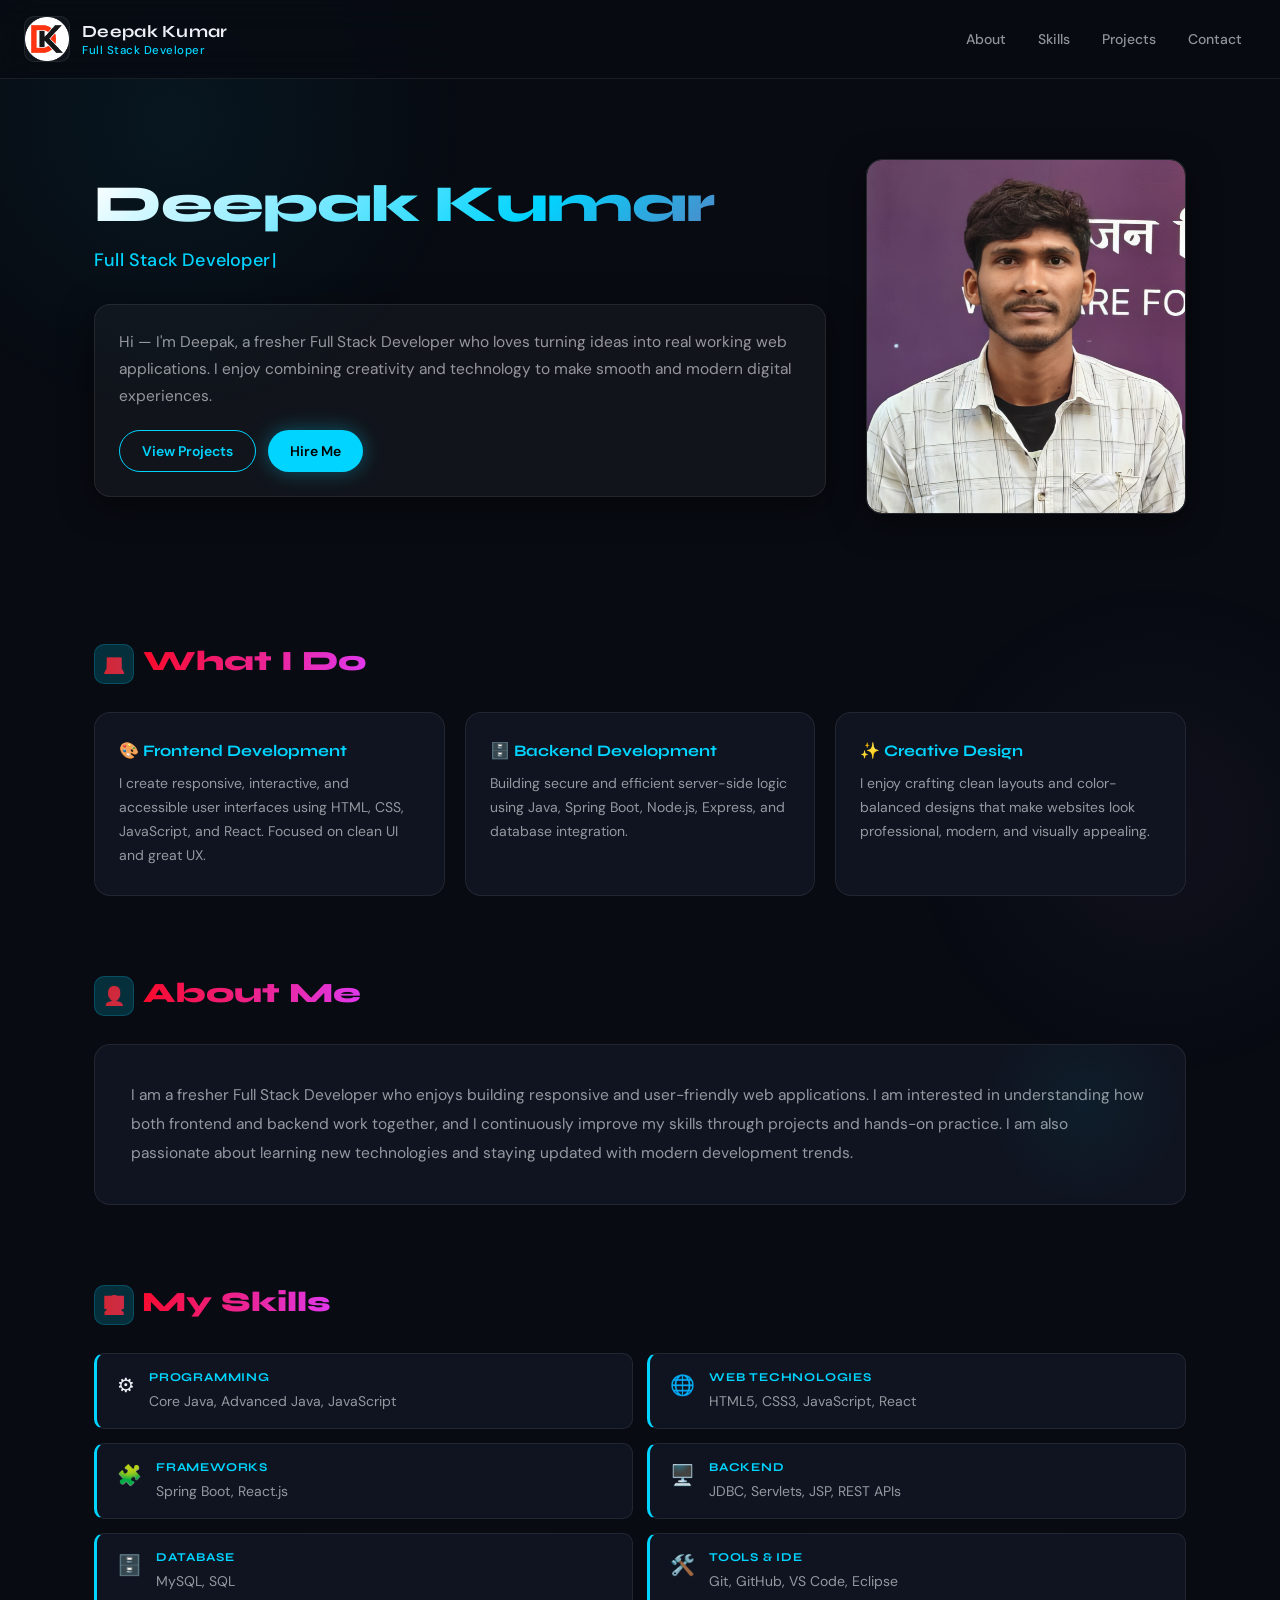
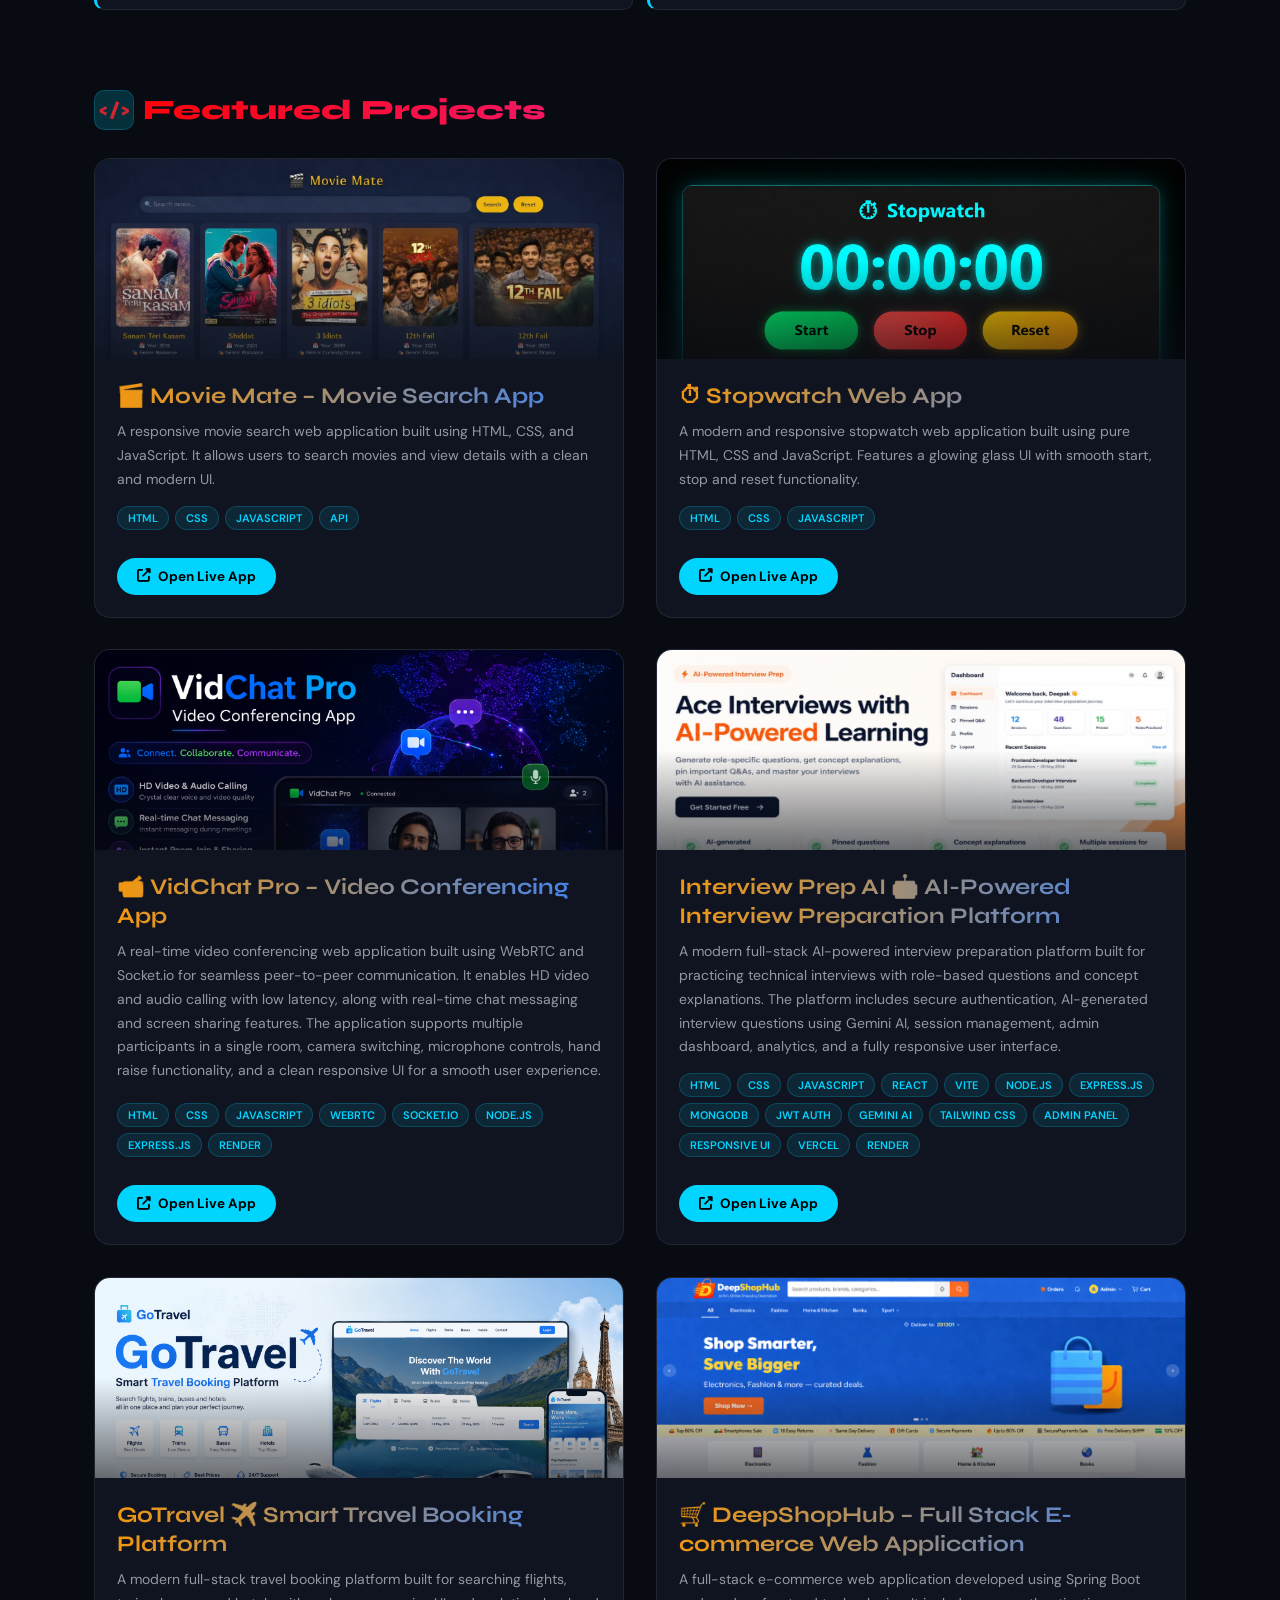
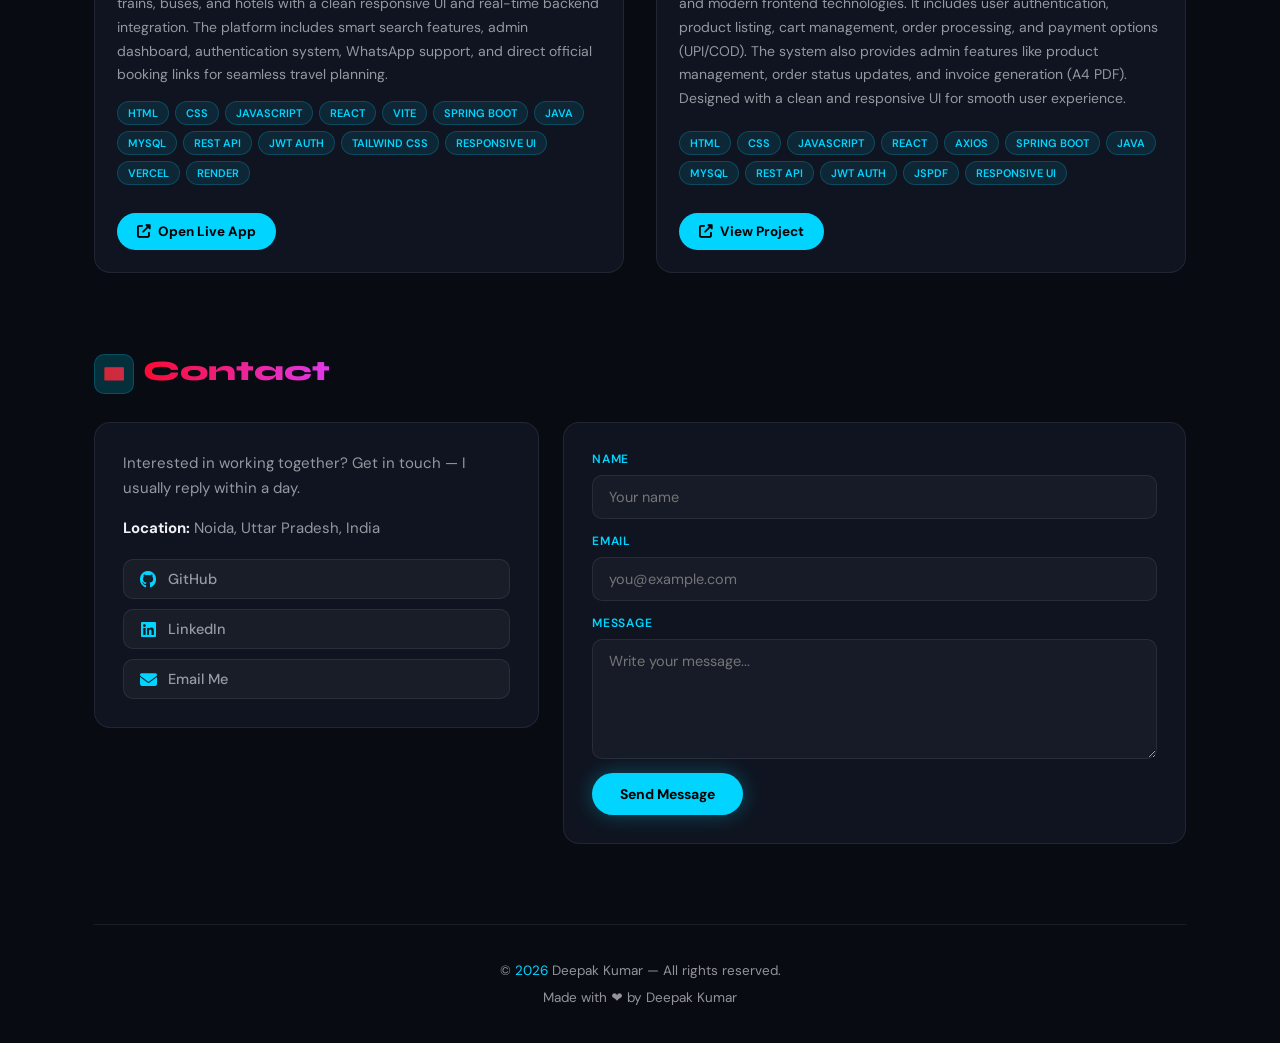
==== commit 6749b4d0: "Added Interview Prep AI project to portfolio" ====
--- a/index.html
+++ b/index.html
@@ -313,21 +313,25 @@
           <!-- Project 4 -->
           <div class="project">
             <div class="project-img-wrap">
-              <img src="./Assets/DeepShopHub-IMG.png" alt="DeepShopHub" />
+              <img
+                src="./Assets/Interview-prep-ai.jpeg"
+                alt="Interview Prep AI"
+              />
               <div class="project-img-overlay"></div>
             </div>
 
             <div class="project-body">
-              <h3>🛒 DeepShopHub – Full Stack E-commerce Web Application</h3>
+              <h3>
+                Interview Prep AI 🤖 AI-Powered Interview Preparation Platform
+              </h3>
 
               <p>
-                A full-stack e-commerce web application developed using Spring
-                Boot and modern frontend technologies. It includes user
-                authentication, product listing, cart management, order
-                processing, and payment options (UPI/COD). The system also
-                provides admin features like product management, order status
-                updates, and invoice generation (A4 PDF). Designed with a clean
-                and responsive UI for smooth user experience.
+                A modern full-stack AI-powered interview preparation platform
+                built for practicing technical interviews with role-based
+                questions and concept explanations. The platform includes secure
+                authentication, AI-generated interview questions using Gemini
+                AI, session management, admin dashboard, analytics, and a fully
+                responsive user interface.
               </p>
 
               <div class="project-tags">
@@ -335,23 +339,25 @@
                 <span class="project-tag">CSS</span>
                 <span class="project-tag">JavaScript</span>
                 <span class="project-tag">React</span>
-                <span class="project-tag">Axios</span>
-                <!-- <span class="project-tag">Zustand</span> -->
-                <span class="project-tag">Spring Boot</span>
-                <span class="project-tag">Java</span>
-                <span class="project-tag">MySQL</span>
-                <span class="project-tag">REST API</span>
+                <span class="project-tag">Vite</span>
+                <span class="project-tag">Node.js</span>
+                <span class="project-tag">Express.js</span>
+                <span class="project-tag">MongoDB</span>
                 <span class="project-tag">JWT Auth</span>
-                <span class="project-tag">jsPDF</span>
+                <span class="project-tag">Gemini AI</span>
+                <span class="project-tag">Tailwind CSS</span>
+                <span class="project-tag">Admin Panel</span>
                 <span class="project-tag">Responsive UI</span>
+                <span class="project-tag">Vercel</span>
+                <span class="project-tag">Render</span>
               </div>
 
               <a
-                href="https://github.com/Deepakbharti76/deepshophub.git"
+                href="https://interview-prep-ai-roan.vercel.app/"
                 target="_blank"
                 class="project-btn"
               >
-                <i class="fas fa-external-link-alt"></i> View Project
+                <i class="fas fa-external-link-alt"></i> Open Live App
               </a>
             </div>
           </div>
@@ -400,6 +406,52 @@
               </a>
             </div>
           </div>
+
+          <!-- Project 6 -->
+          <div class="project">
+            <div class="project-img-wrap">
+              <img src="./Assets/DeepShopHub-IMG.png" alt="DeepShopHub" />
+              <div class="project-img-overlay"></div>
+            </div>
+
+            <div class="project-body">
+              <h3>🛒 DeepShopHub – Full Stack E-commerce Web Application</h3>
+
+              <p>
+                A full-stack e-commerce web application developed using Spring
+                Boot and modern frontend technologies. It includes user
+                authentication, product listing, cart management, order
+                processing, and payment options (UPI/COD). The system also
+                provides admin features like product management, order status
+                updates, and invoice generation (A4 PDF). Designed with a clean
+                and responsive UI for smooth user experience.
+              </p>
+
+              <div class="project-tags">
+                <span class="project-tag">HTML</span>
+                <span class="project-tag">CSS</span>
+                <span class="project-tag">JavaScript</span>
+                <span class="project-tag">React</span>
+                <span class="project-tag">Axios</span>
+                <!-- <span class="project-tag">Zustand</span> -->
+                <span class="project-tag">Spring Boot</span>
+                <span class="project-tag">Java</span>
+                <span class="project-tag">MySQL</span>
+                <span class="project-tag">REST API</span>
+                <span class="project-tag">JWT Auth</span>
+                <span class="project-tag">jsPDF</span>
+                <span class="project-tag">Responsive UI</span>
+              </div>
+
+              <a
+                href="https://github.com/Deepakbharti76/deepshophub.git"
+                target="_blank"
+                class="project-btn"
+              >
+                <i class="fas fa-external-link-alt"></i> View Project
+              </a>
+            </div>
+          </div>
         </div>
       </section>
 
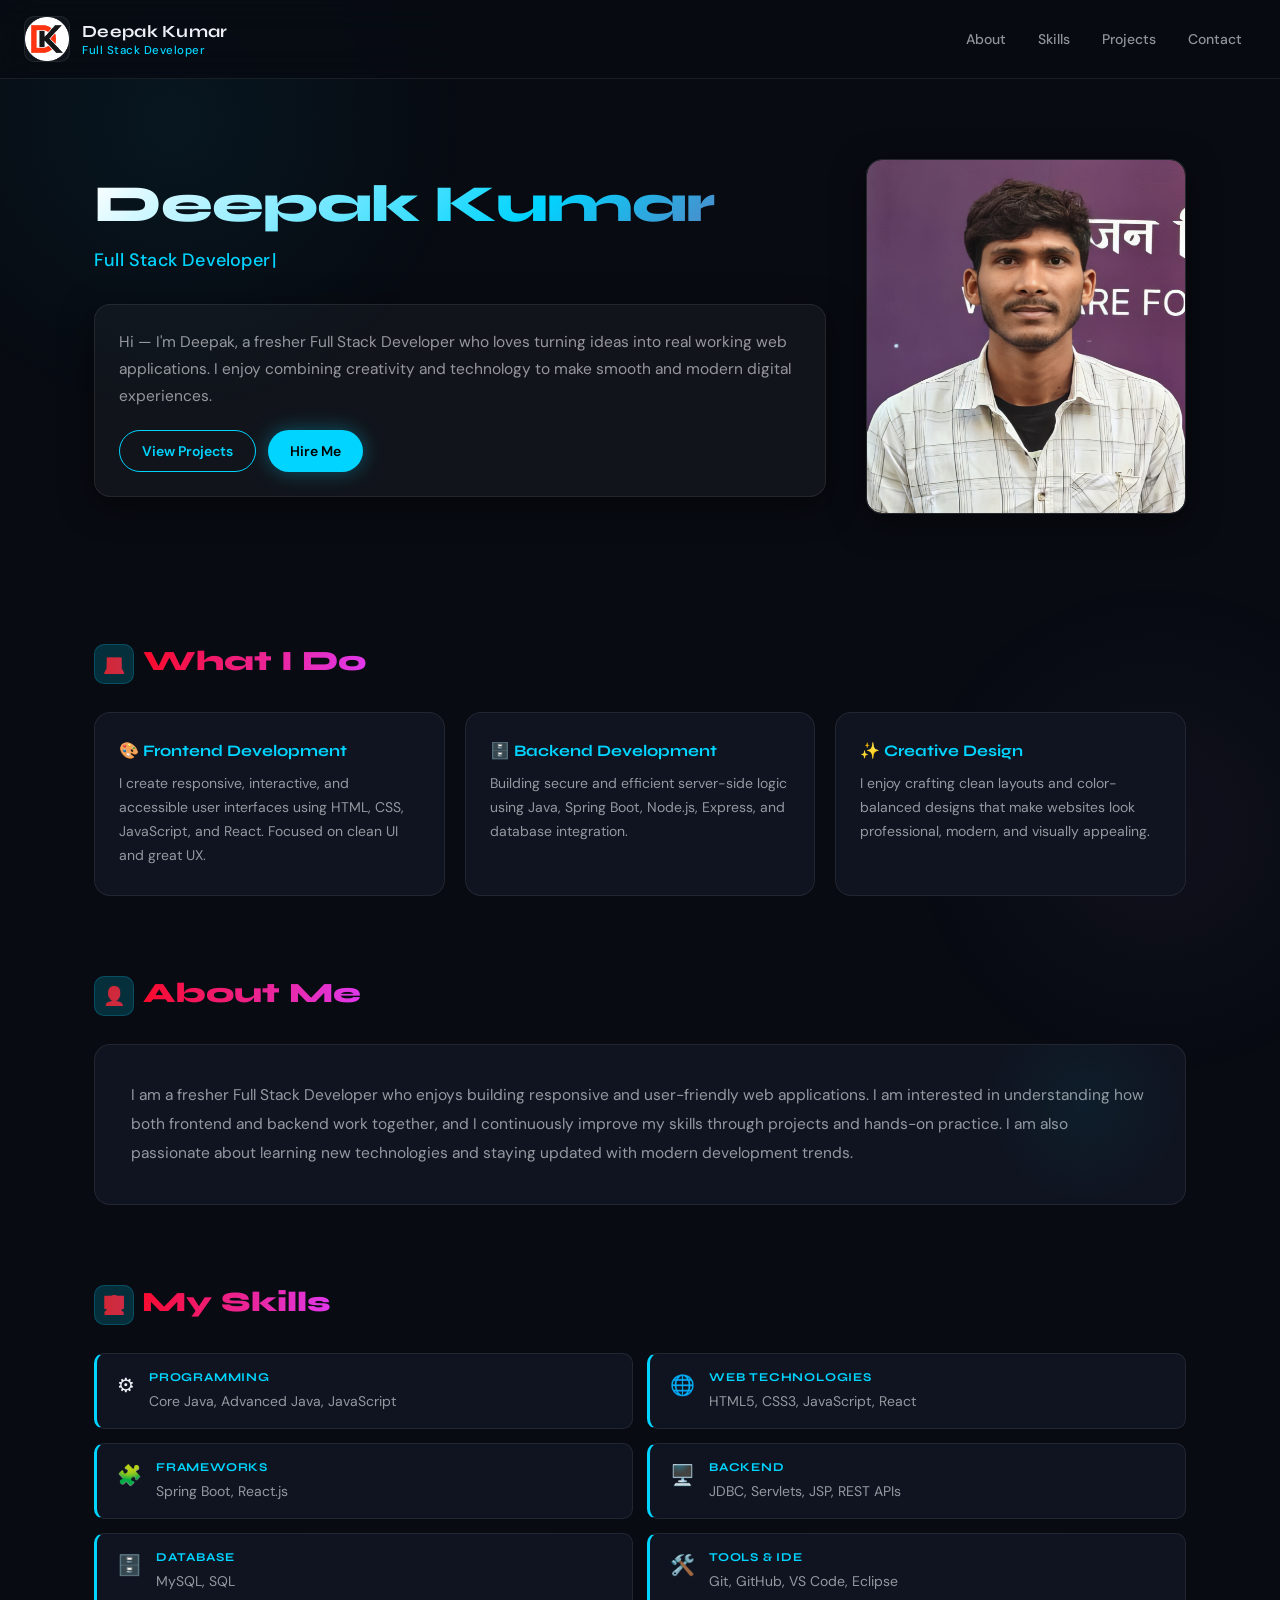
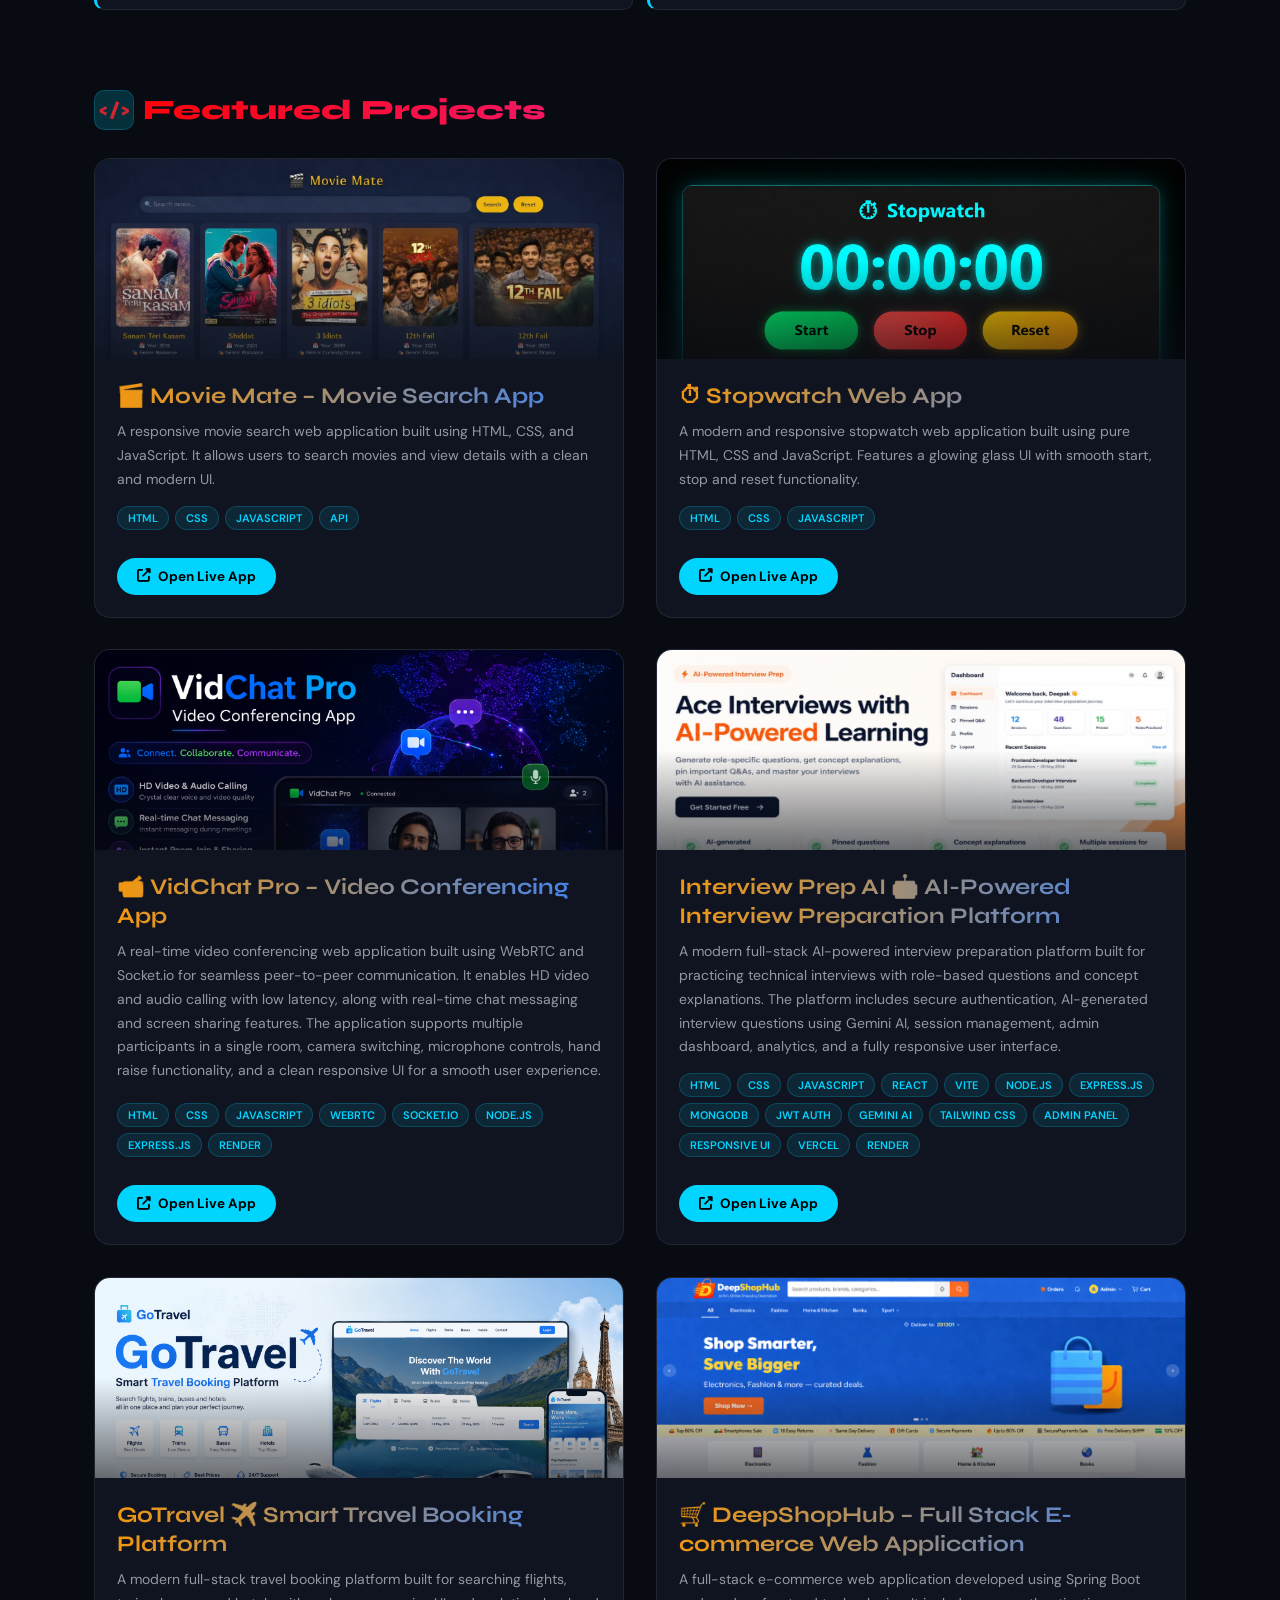
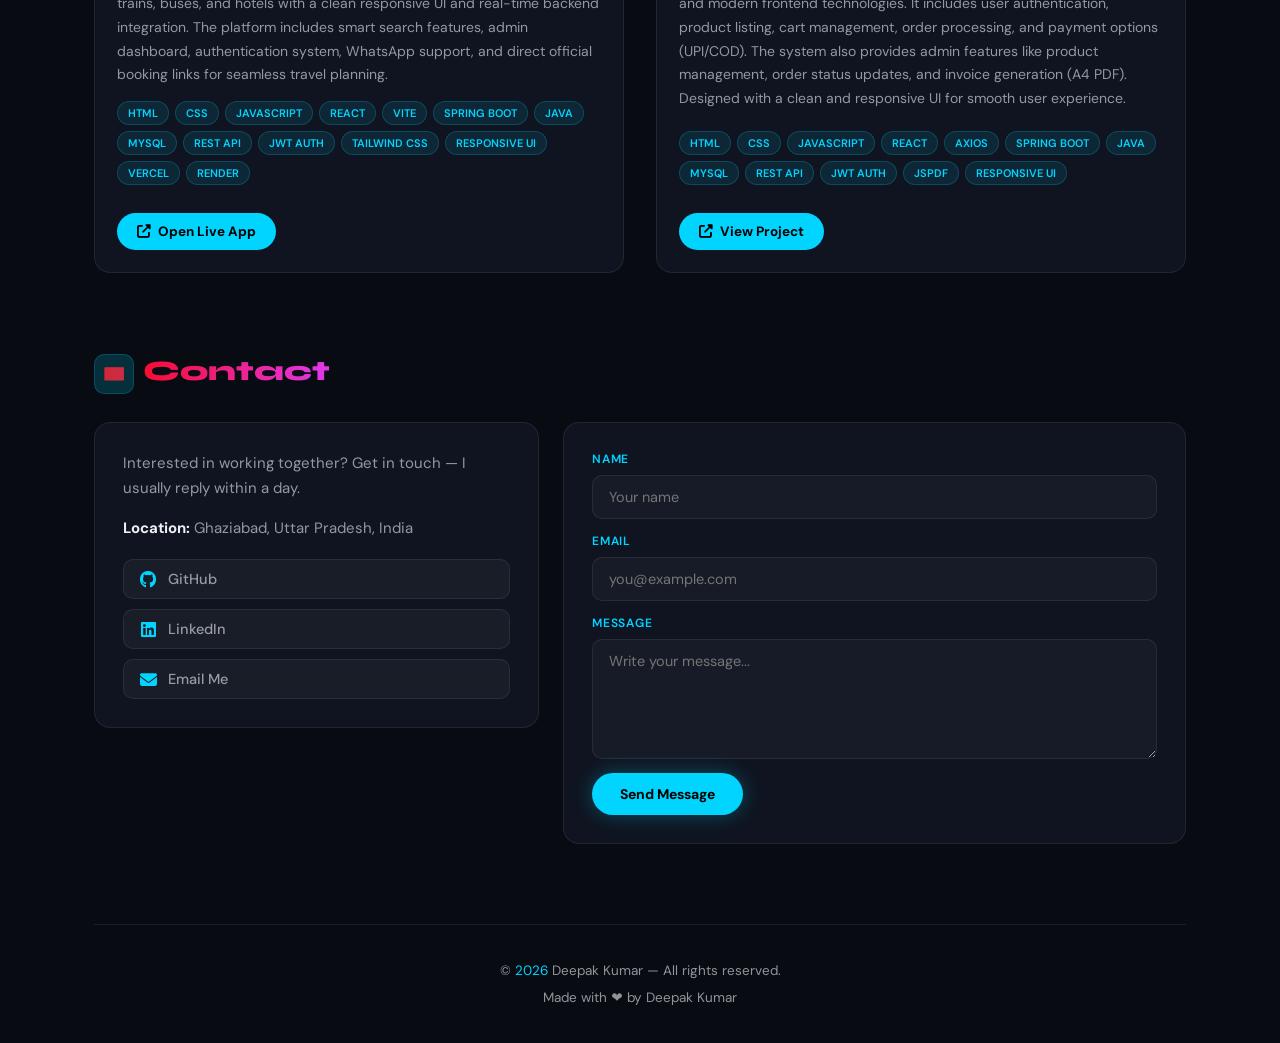
==== commit 7cd837f2: "Update location from Noida to Ghaziabad" ====
--- a/index.html
+++ b/index.html
@@ -464,7 +464,7 @@
               Interested in working together? Get in touch — I usually reply
               within a day.
             </p>
-            <p><strong>Location:</strong> Noida, Uttar Pradesh, India</p>
+            <p><strong>Location:</strong> Ghaziabad, Uttar Pradesh, India</p>
 
             <div class="socials">
               <a href="https://github.com/Deepakbharti76" target="_blank">
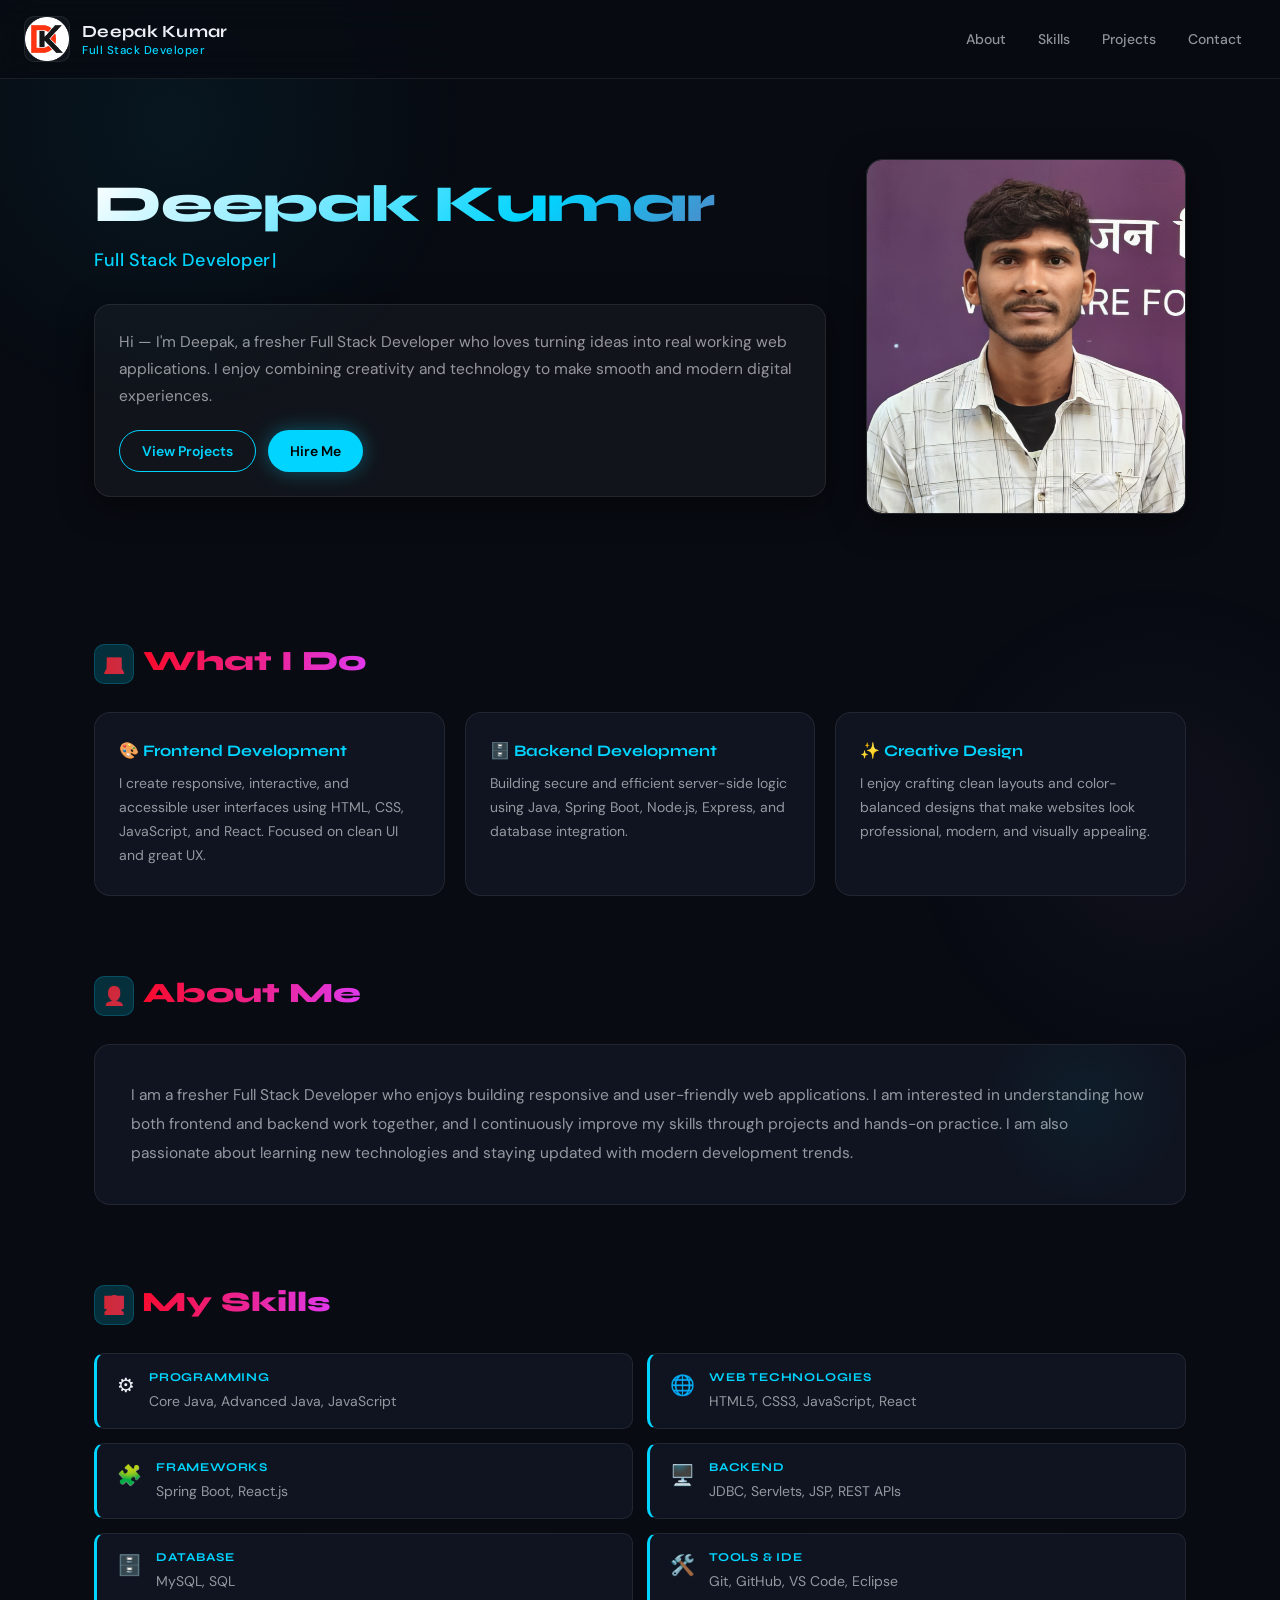
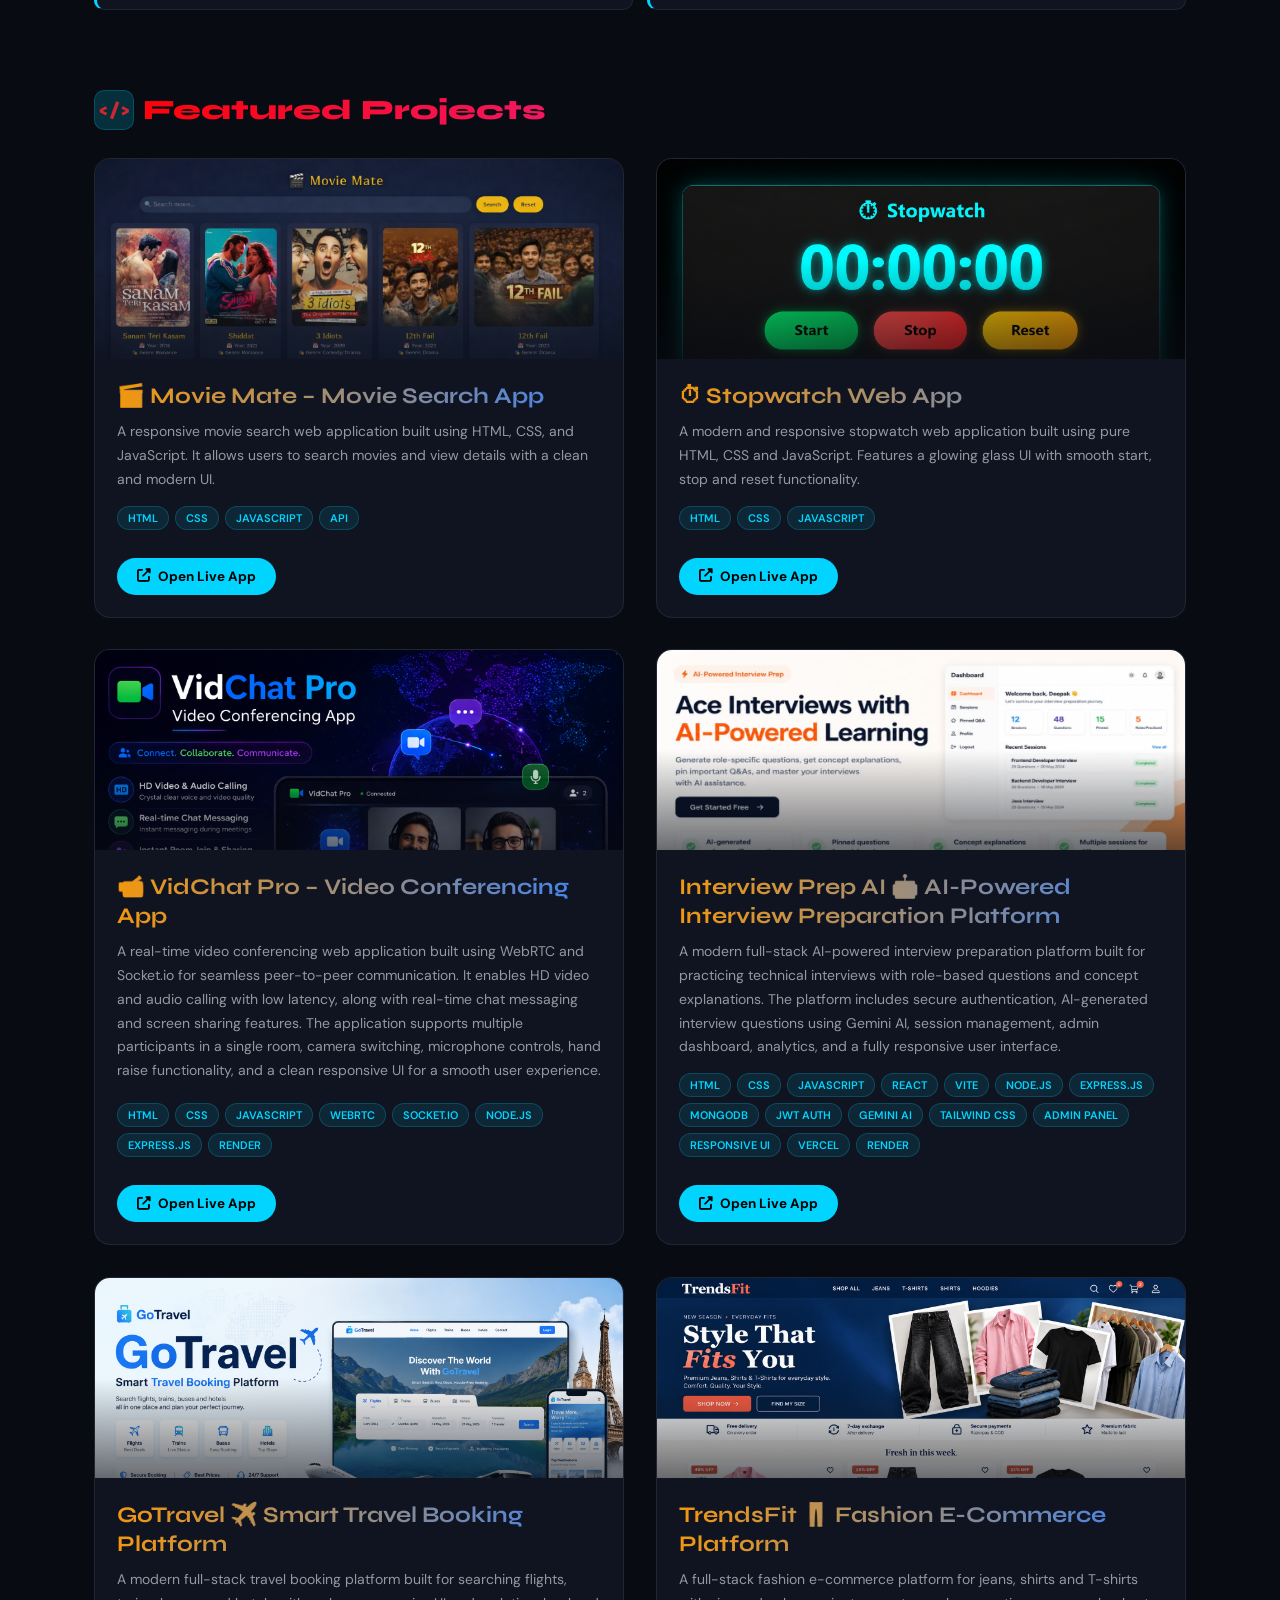
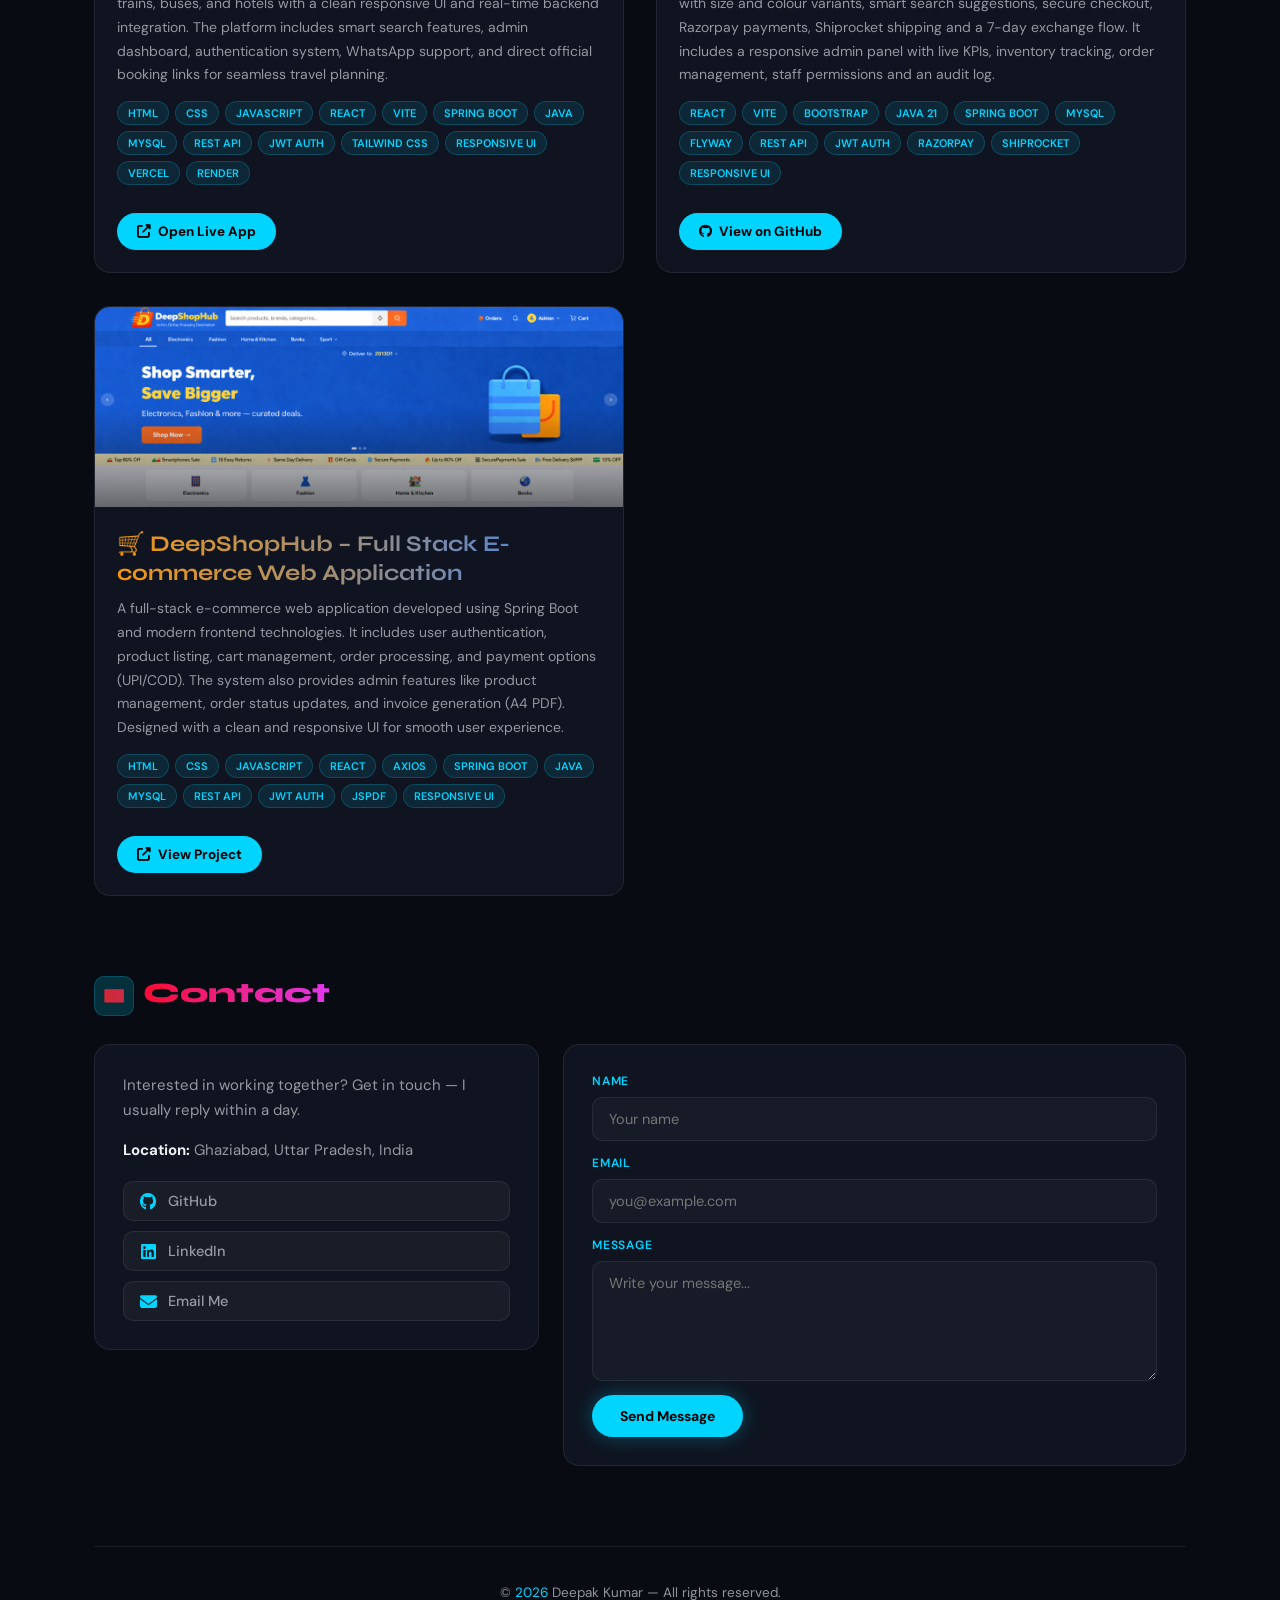
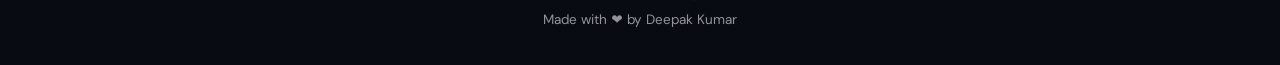
==== commit 203a686c: "Added TrendsFit project to portfolio" ====
--- a/index.html
+++ b/index.html
@@ -410,6 +410,50 @@
           <!-- Project 6 -->
           <div class="project">
             <div class="project-img-wrap">
+              <img src="./Assets/TrendsFit IMG.png" alt="TrendsFit" />
+              <div class="project-img-overlay"></div>
+            </div>
+
+            <div class="project-body">
+              <h3>TrendsFit 👖 Fashion E-Commerce Platform</h3>
+
+              <p>
+                A full-stack fashion e-commerce platform for jeans, shirts and
+                T-shirts with size and colour variants, smart search
+                suggestions, secure checkout, Razorpay payments, Shiprocket
+                shipping and a 7-day exchange flow. It includes a responsive
+                admin panel with live KPIs, inventory tracking, order
+                management, staff permissions and an audit log.
+              </p>
+
+              <div class="project-tags">
+                <span class="project-tag">React</span>
+                <span class="project-tag">Vite</span>
+                <span class="project-tag">Bootstrap</span>
+                <span class="project-tag">Java 21</span>
+                <span class="project-tag">Spring Boot</span>
+                <span class="project-tag">MySQL</span>
+                <span class="project-tag">Flyway</span>
+                <span class="project-tag">REST API</span>
+                <span class="project-tag">JWT Auth</span>
+                <span class="project-tag">Razorpay</span>
+                <span class="project-tag">Shiprocket</span>
+                <span class="project-tag">Responsive UI</span>
+              </div>
+
+              <a
+                href="https://github.com/YOUR-USERNAME/TrendsFit-Java"
+                target="_blank"
+                class="project-btn"
+              >
+                <i class="fab fa-github"></i> View on GitHub
+              </a>
+            </div>
+          </div>
+
+          <!-- Project 7 -->
+          <div class="project">
+            <div class="project-img-wrap">
               <img src="./Assets/DeepShopHub-IMG.png" alt="DeepShopHub" />
               <div class="project-img-overlay"></div>
             </div>
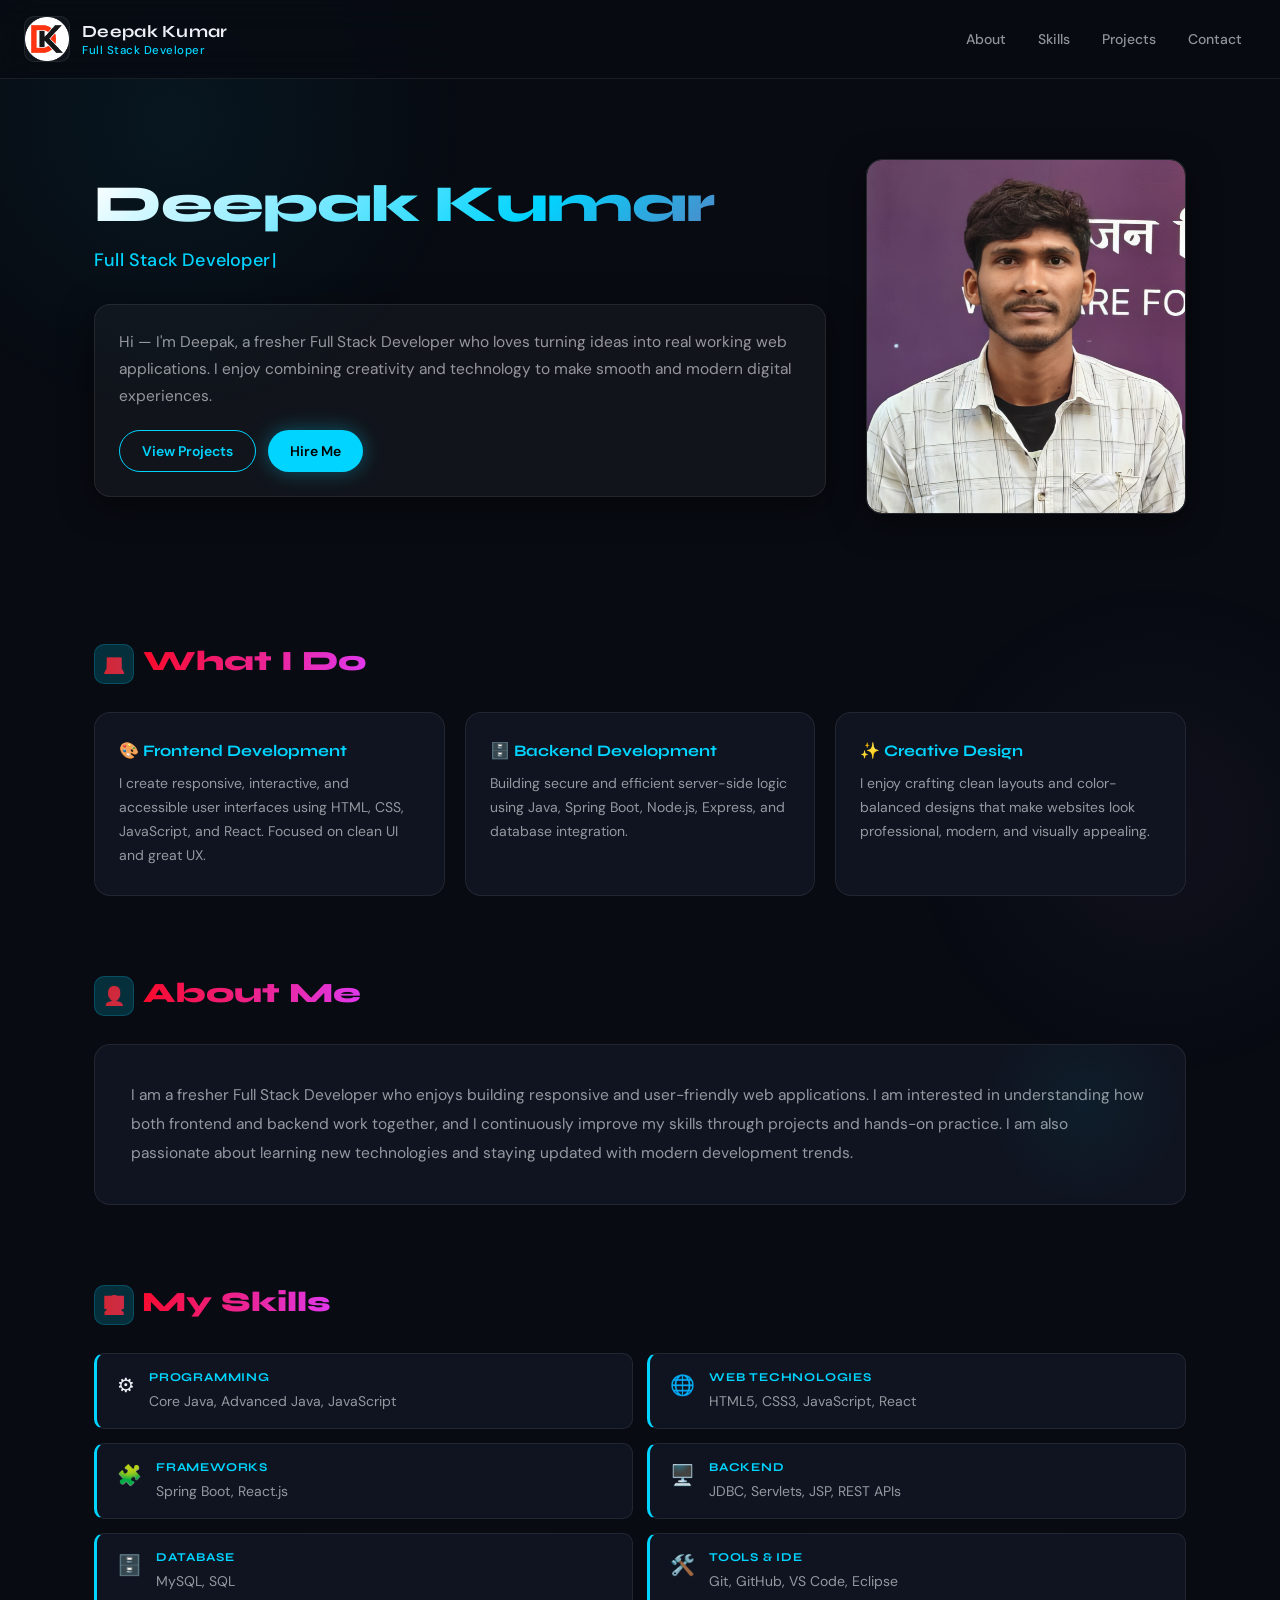
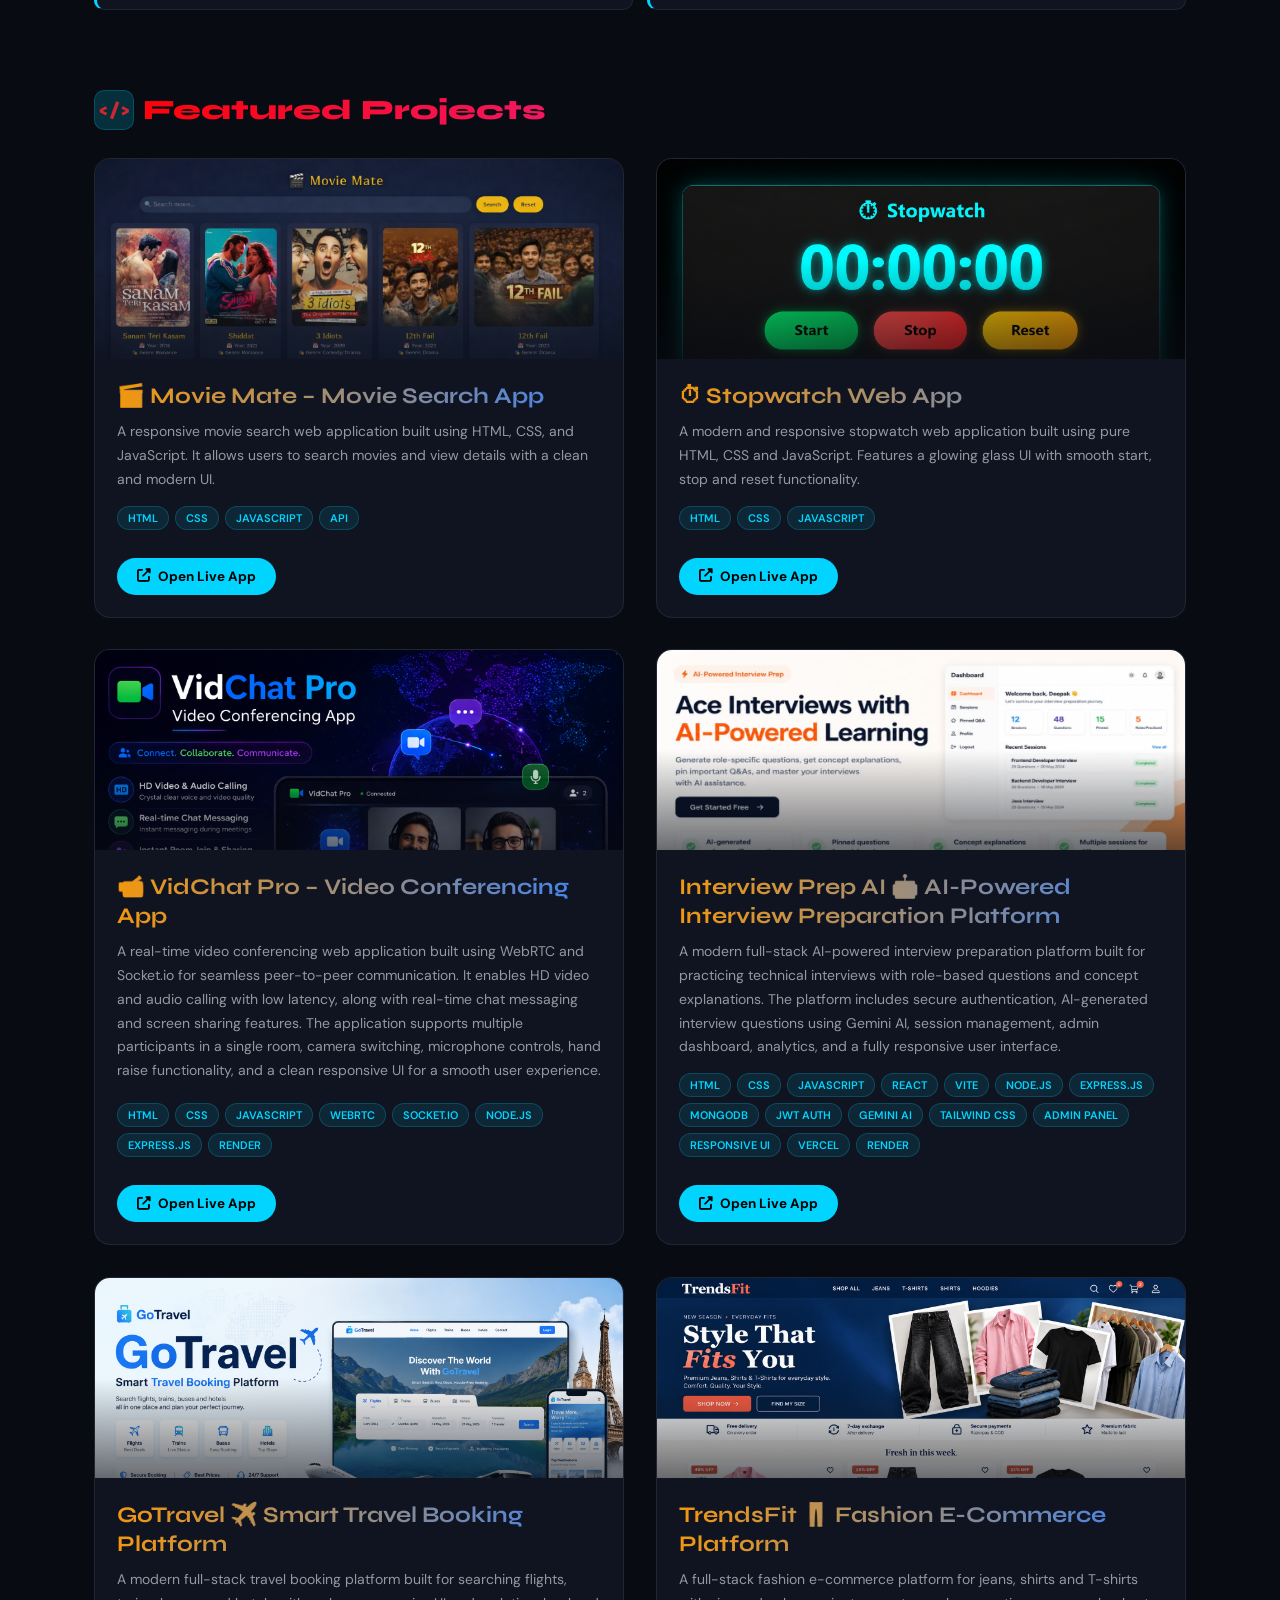
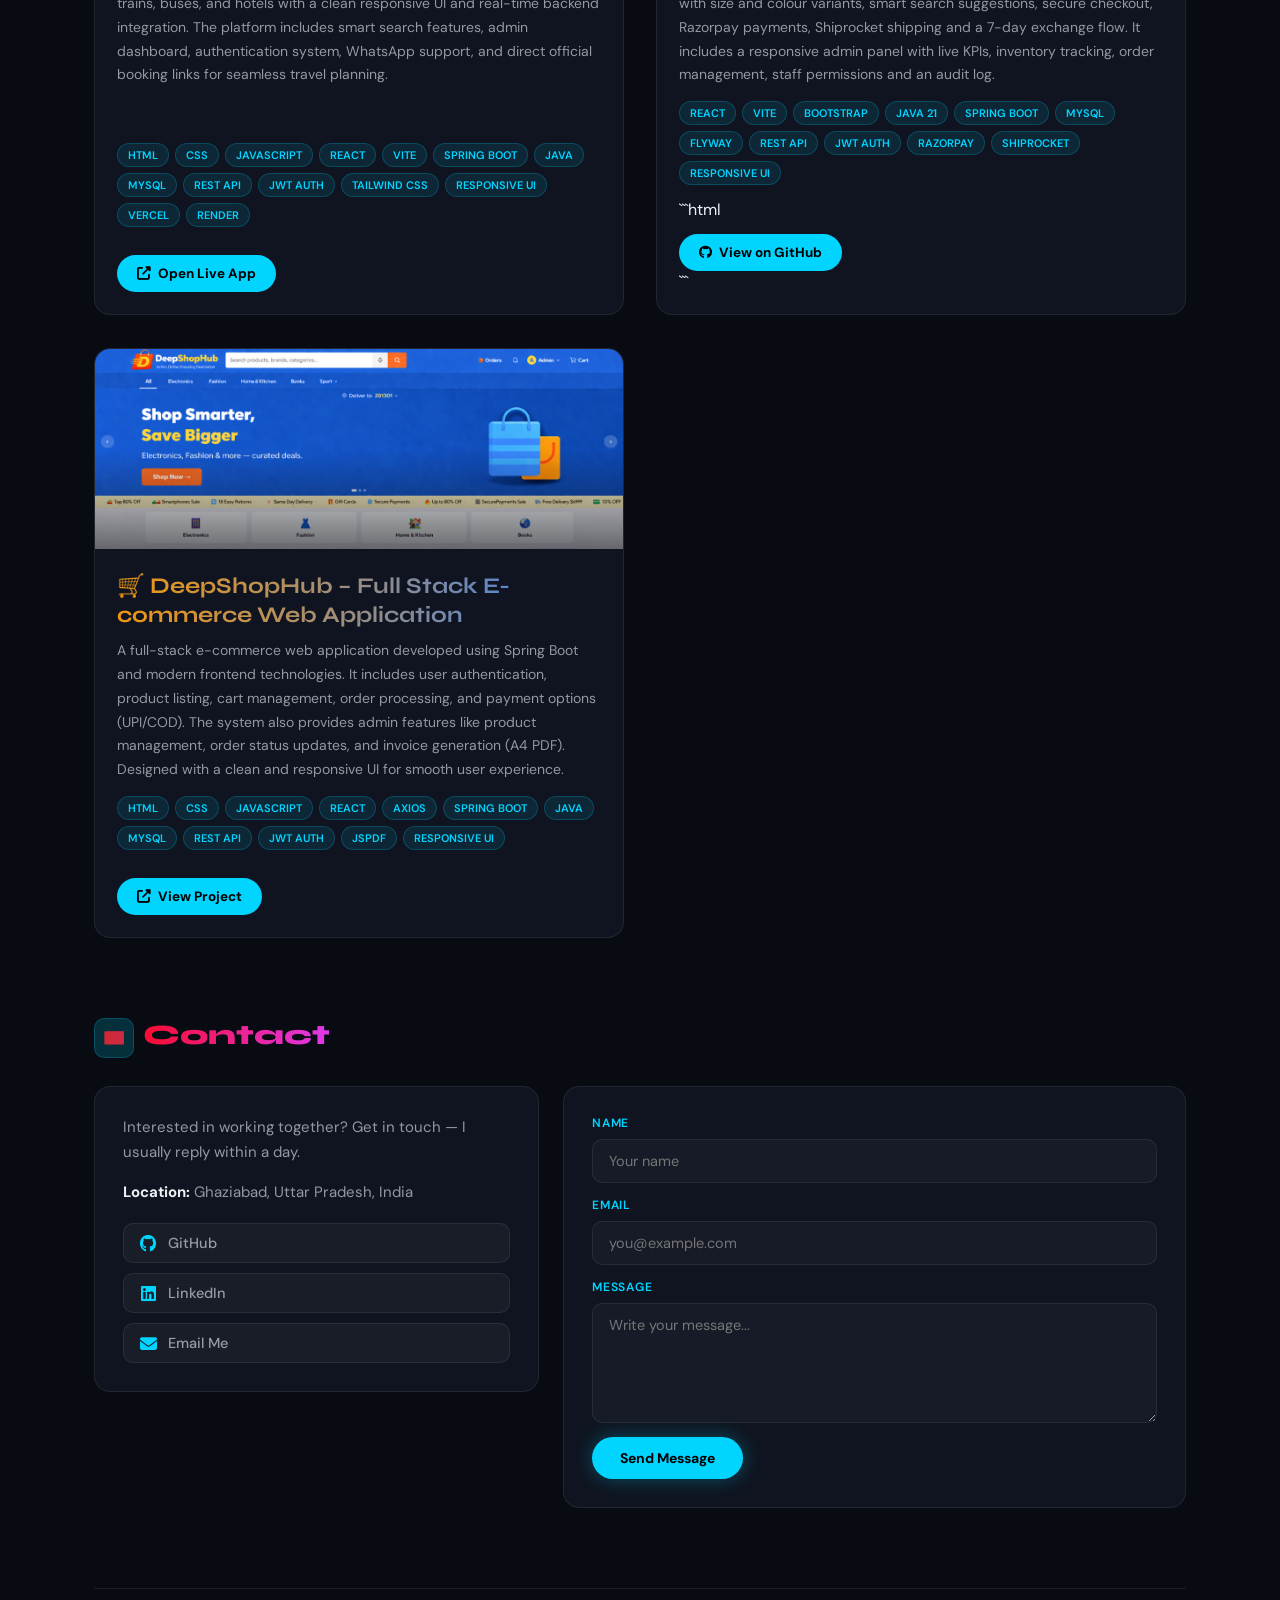
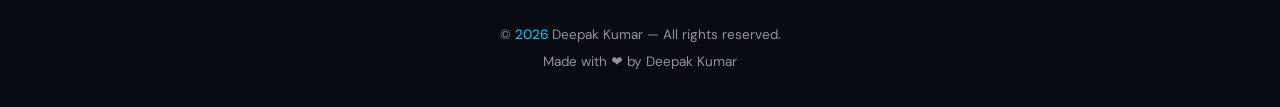
==== commit 15a4f7d0: "Fixed TrendsFit GitHub link" ====
--- a/index.html
+++ b/index.html
@@ -441,13 +441,16 @@
                 <span class="project-tag">Responsive UI</span>
               </div>
 
-              <a
-                href="https://github.com/YOUR-USERNAME/TrendsFit-Java"
-                target="_blank"
+              ```html
+              <a
+                href="https://github.com/Deepakbharti76/TrendsFit"
+                target="_blank"
+                rel="noopener noreferrer"
                 class="project-btn"
               >
                 <i class="fab fa-github"></i> View on GitHub
               </a>
+              ```
             </div>
           </div>
 
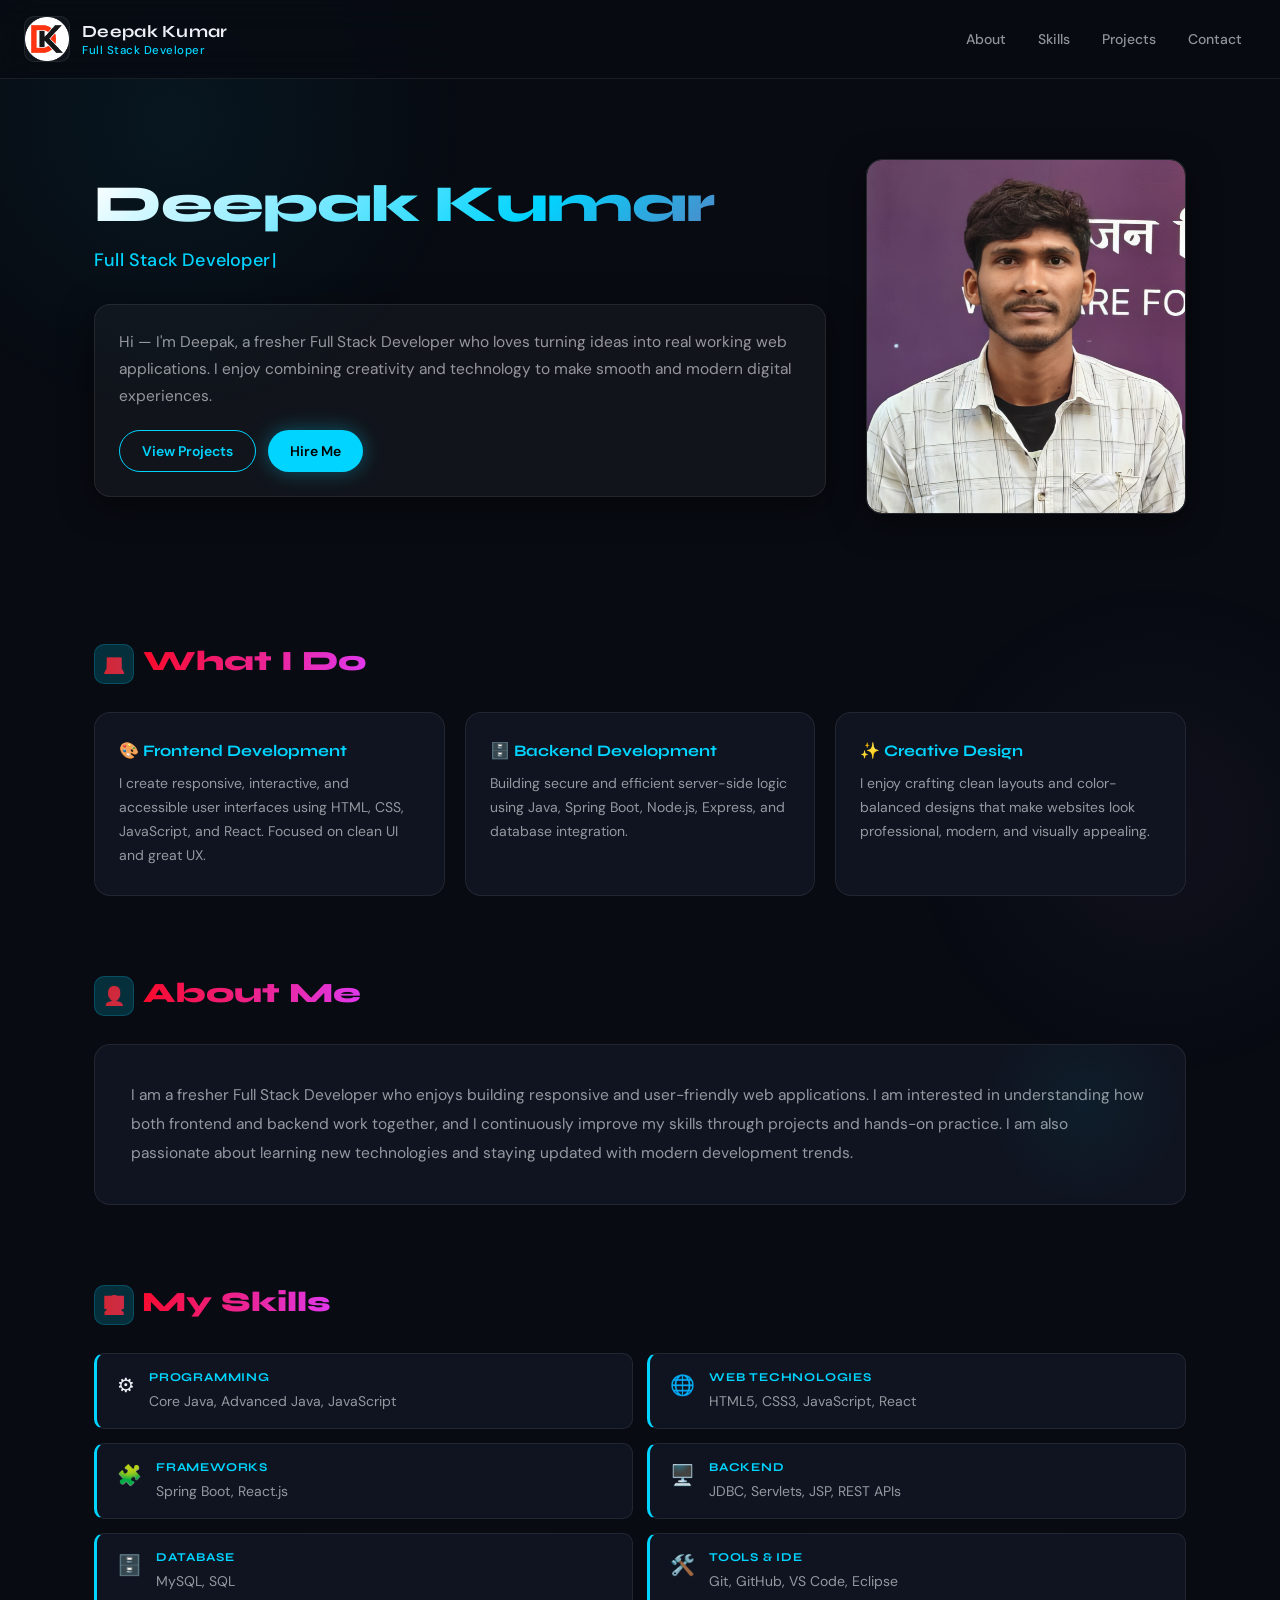
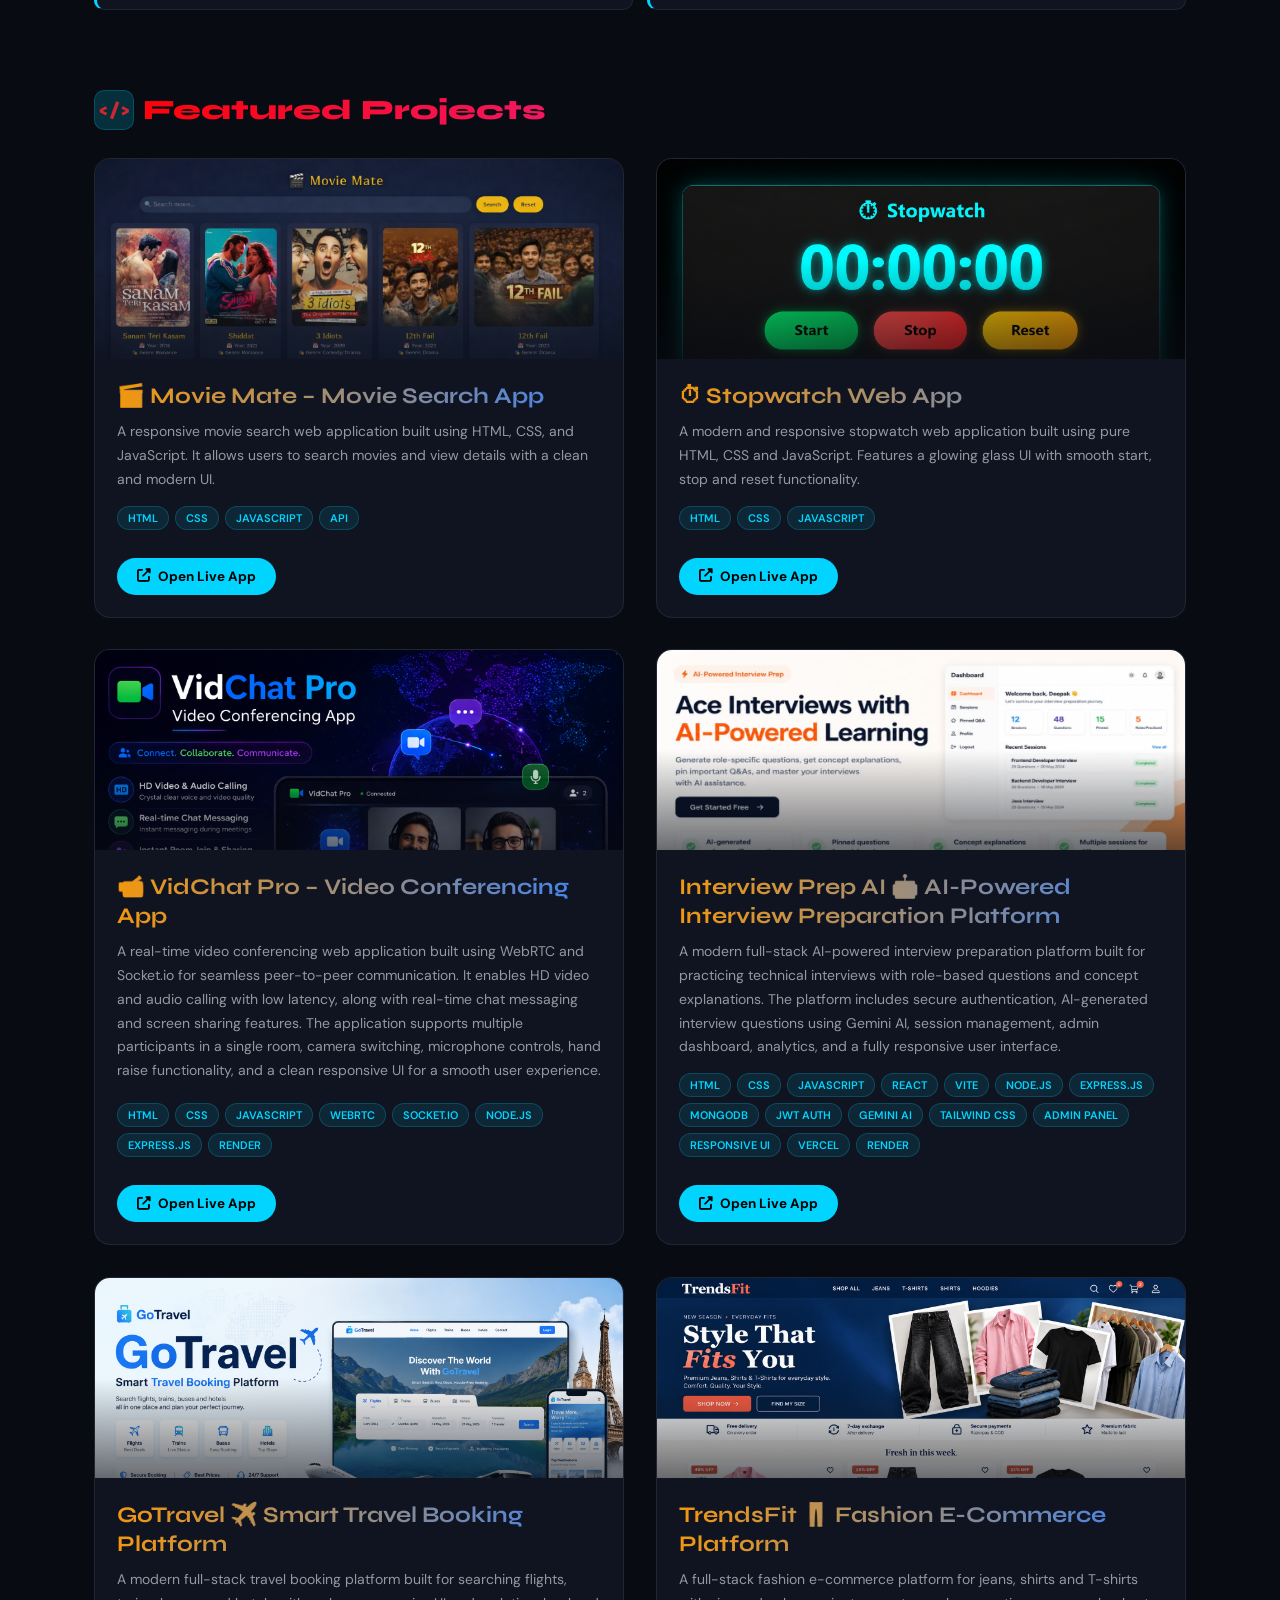
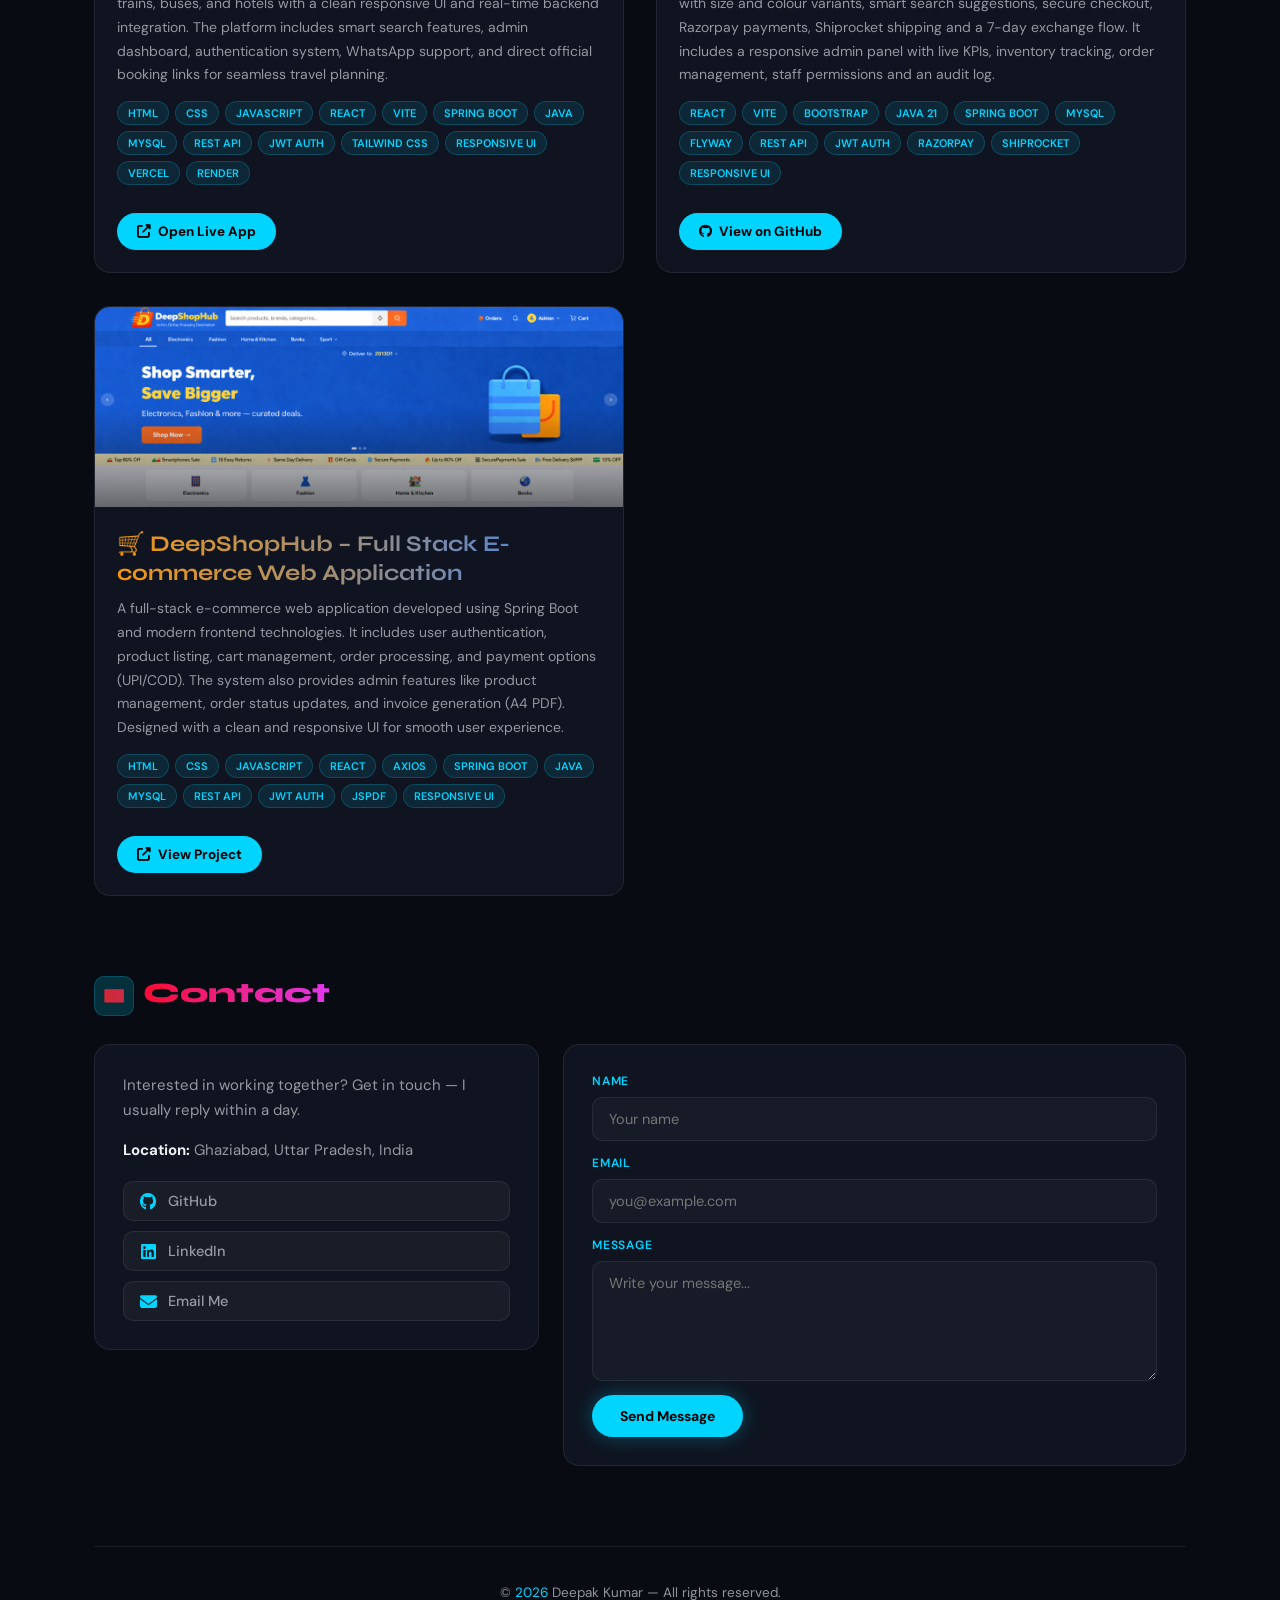
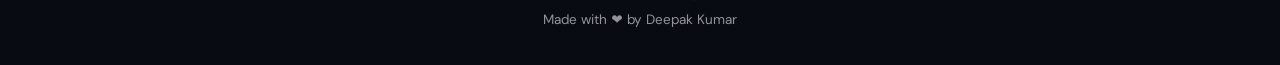
==== commit e2787b5f: "Fixed TrendsFit GitHub link" ====
--- a/index.html
+++ b/index.html
@@ -441,7 +441,6 @@
                 <span class="project-tag">Responsive UI</span>
               </div>
 
-              ```html
               <a
                 href="https://github.com/Deepakbharti76/TrendsFit"
                 target="_blank"
@@ -450,7 +449,6 @@
               >
                 <i class="fab fa-github"></i> View on GitHub
               </a>
-              ```
             </div>
           </div>
 
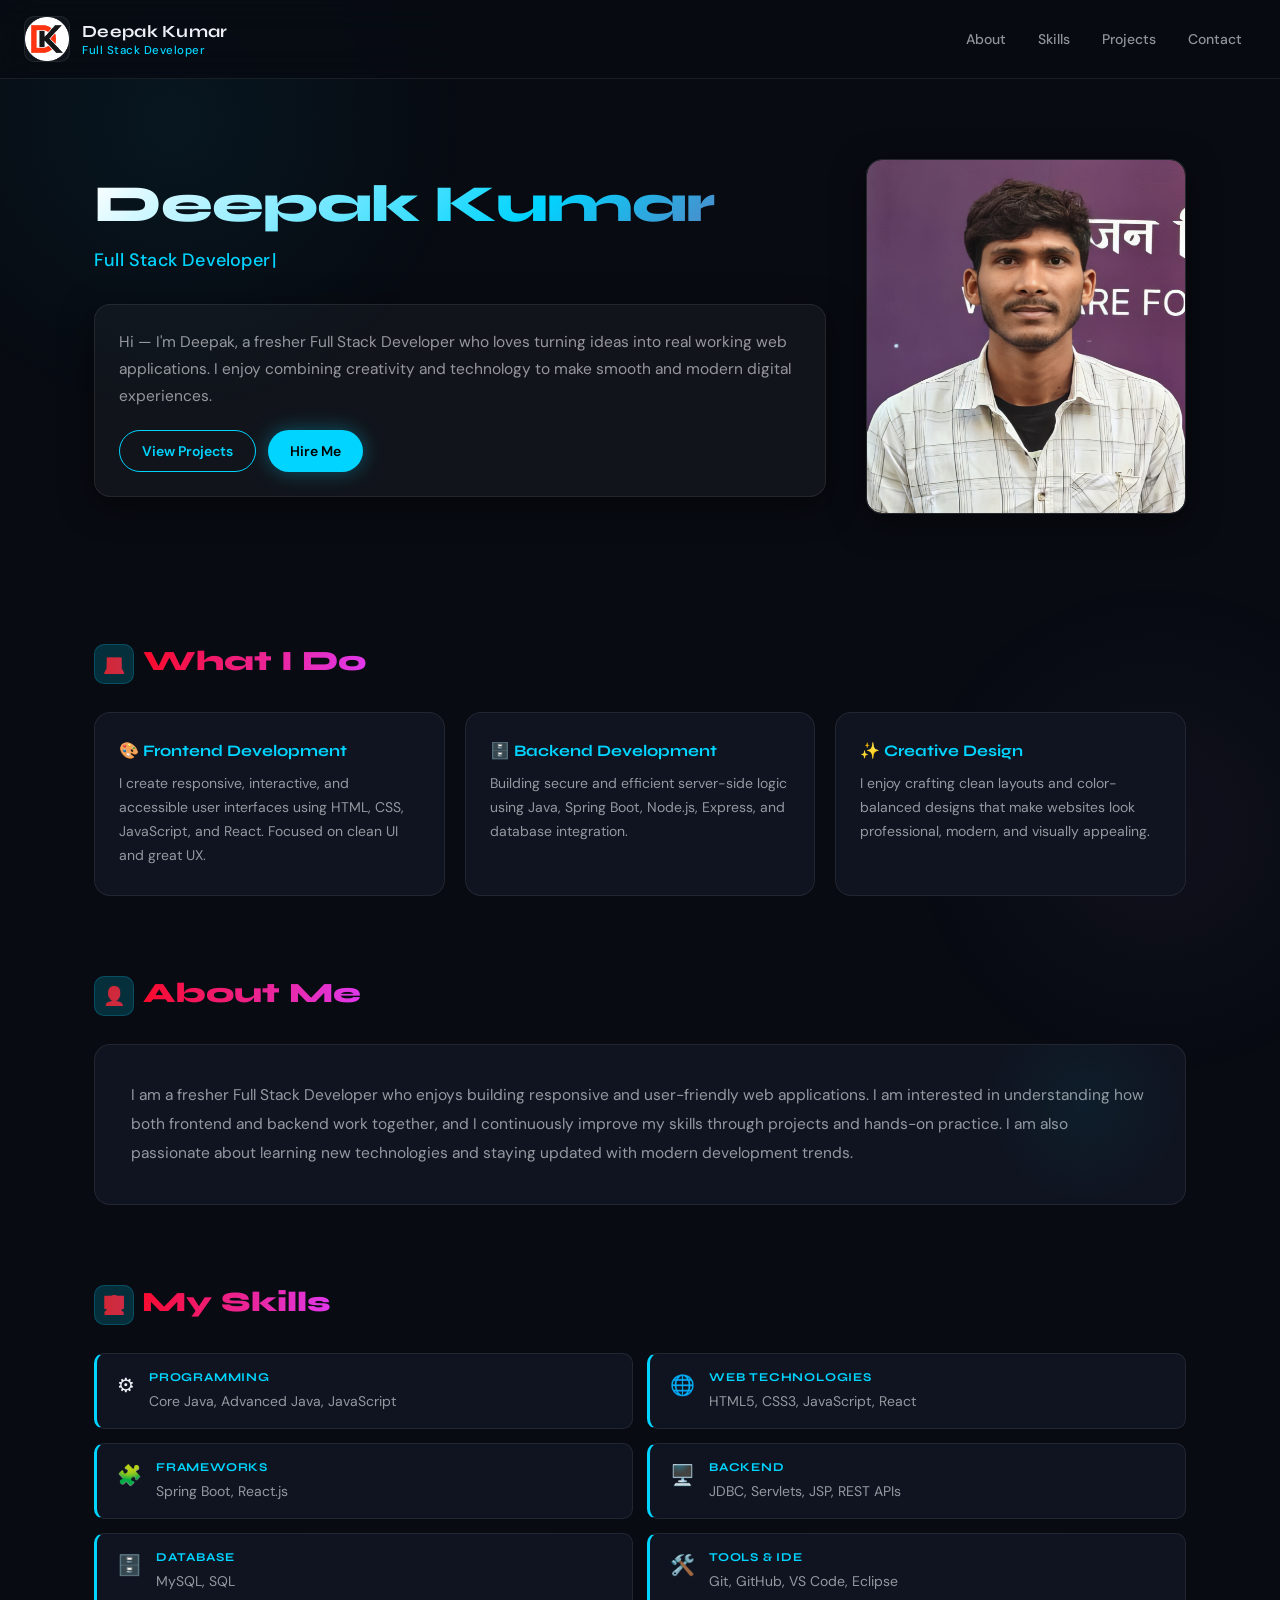
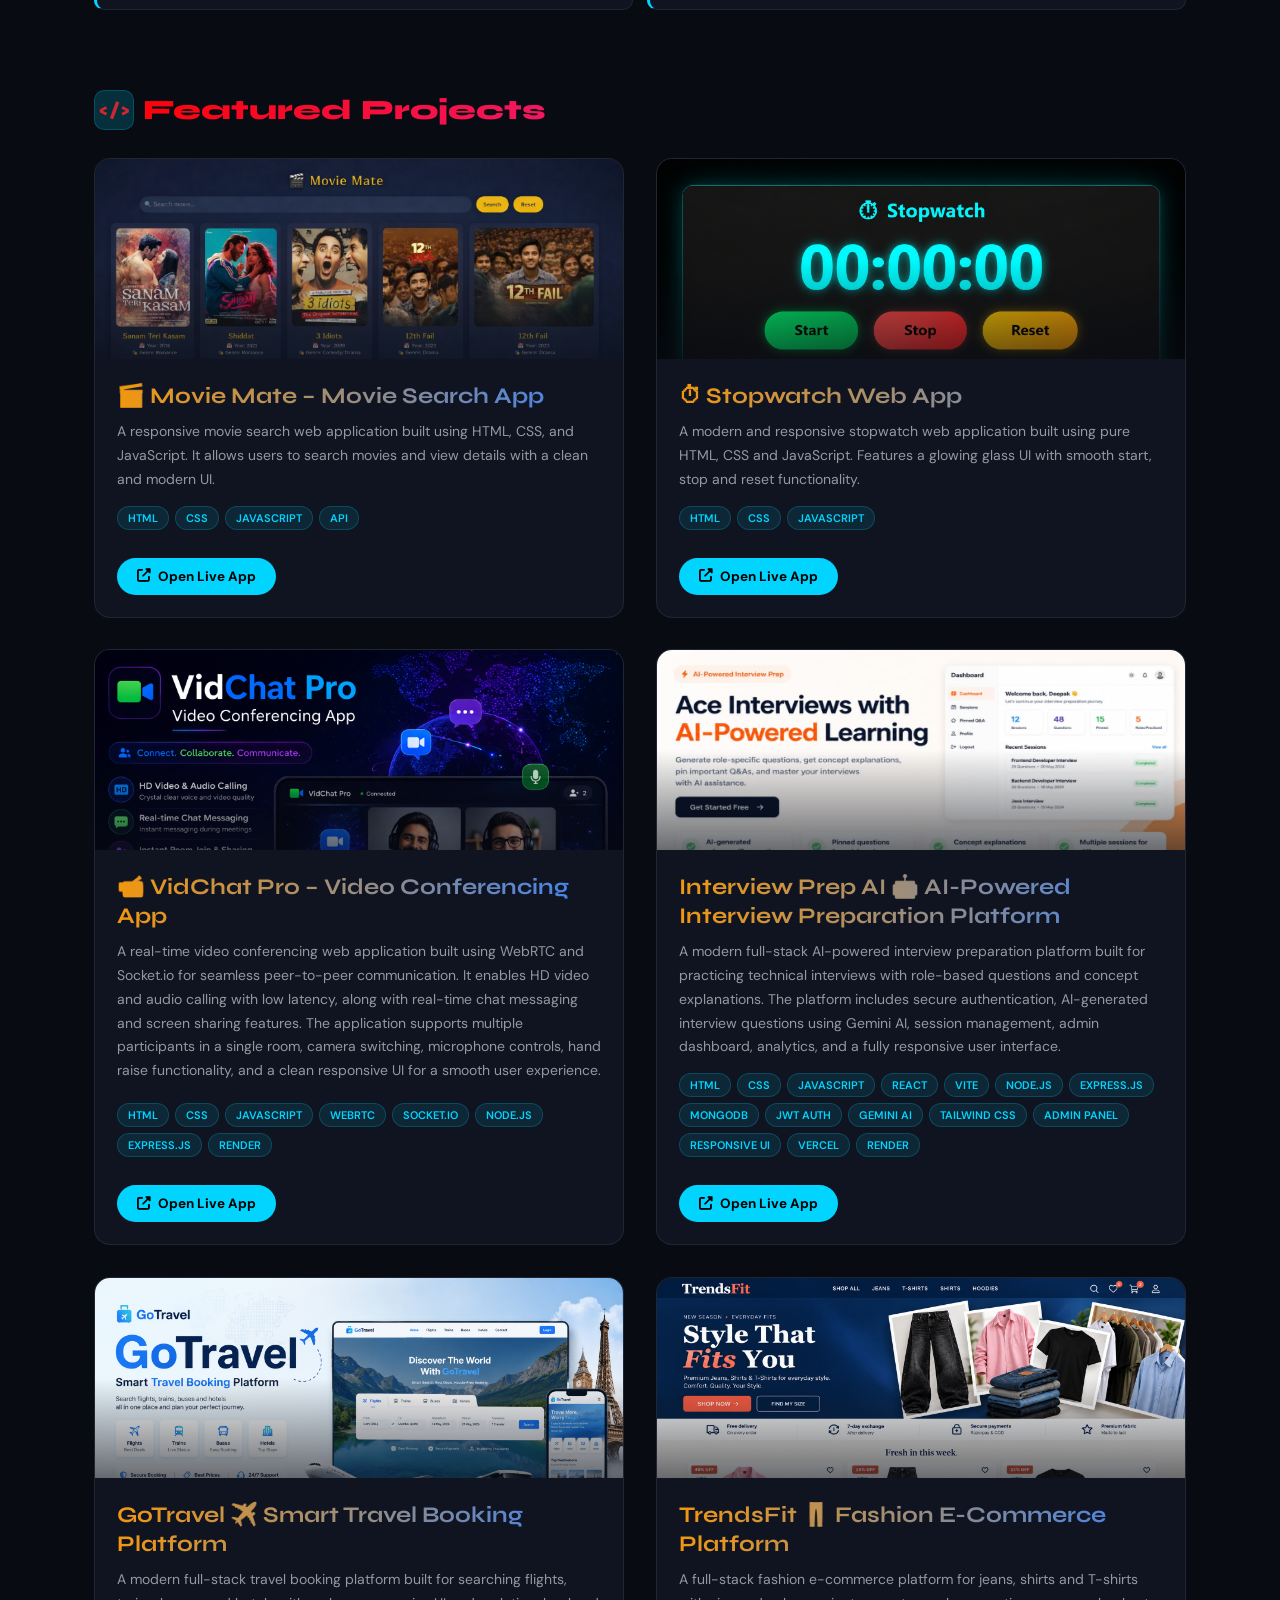
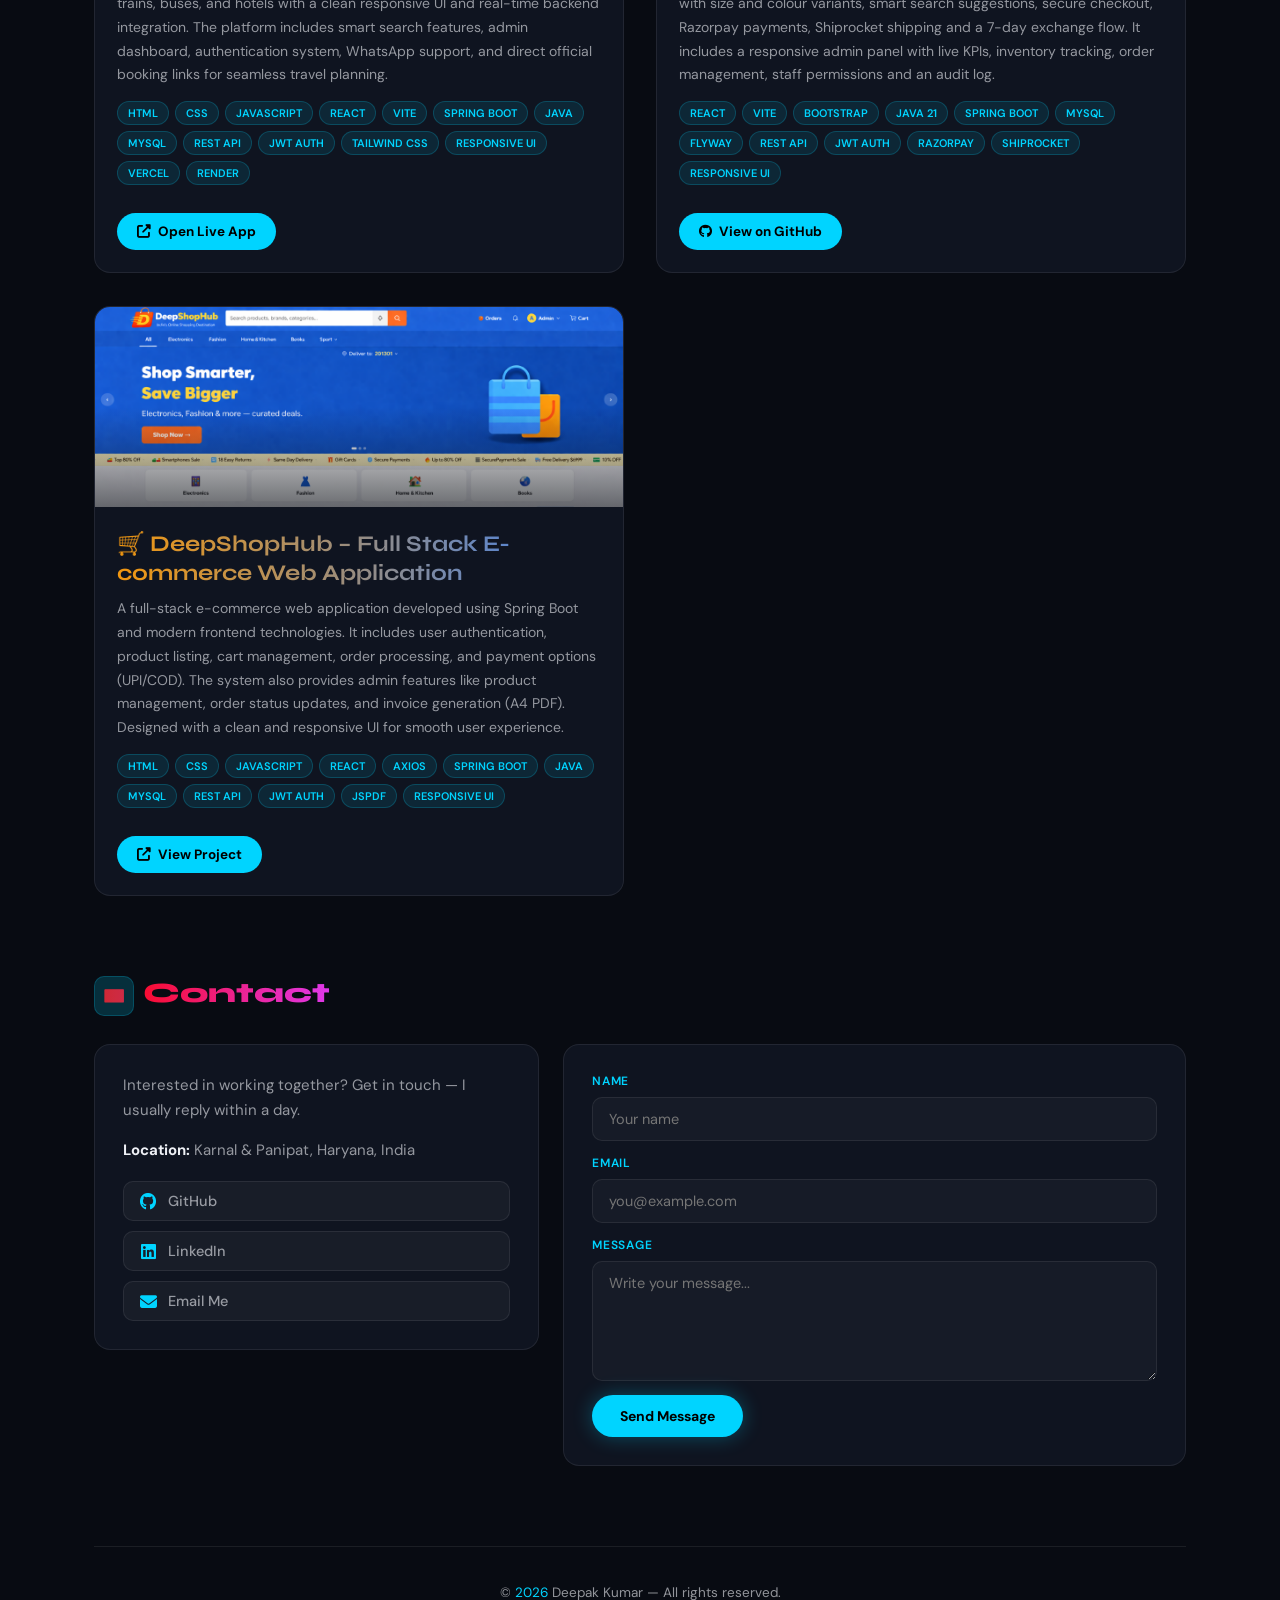
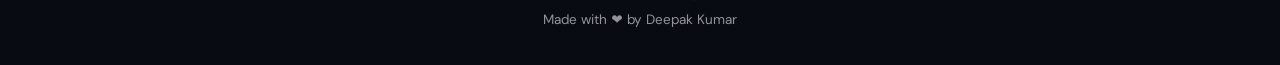
==== commit 167e47cb: "Updated contact location to Karnal and Panipat" ====
--- a/index.html
+++ b/index.html
@@ -509,7 +509,8 @@
               Interested in working together? Get in touch — I usually reply
               within a day.
             </p>
-            <p><strong>Location:</strong> Ghaziabad, Uttar Pradesh, India</p>
+
+            <p><strong>Location:</strong> Karnal & Panipat, Haryana, India</p>
 
             <div class="socials">
               <a href="https://github.com/Deepakbharti76" target="_blank">
